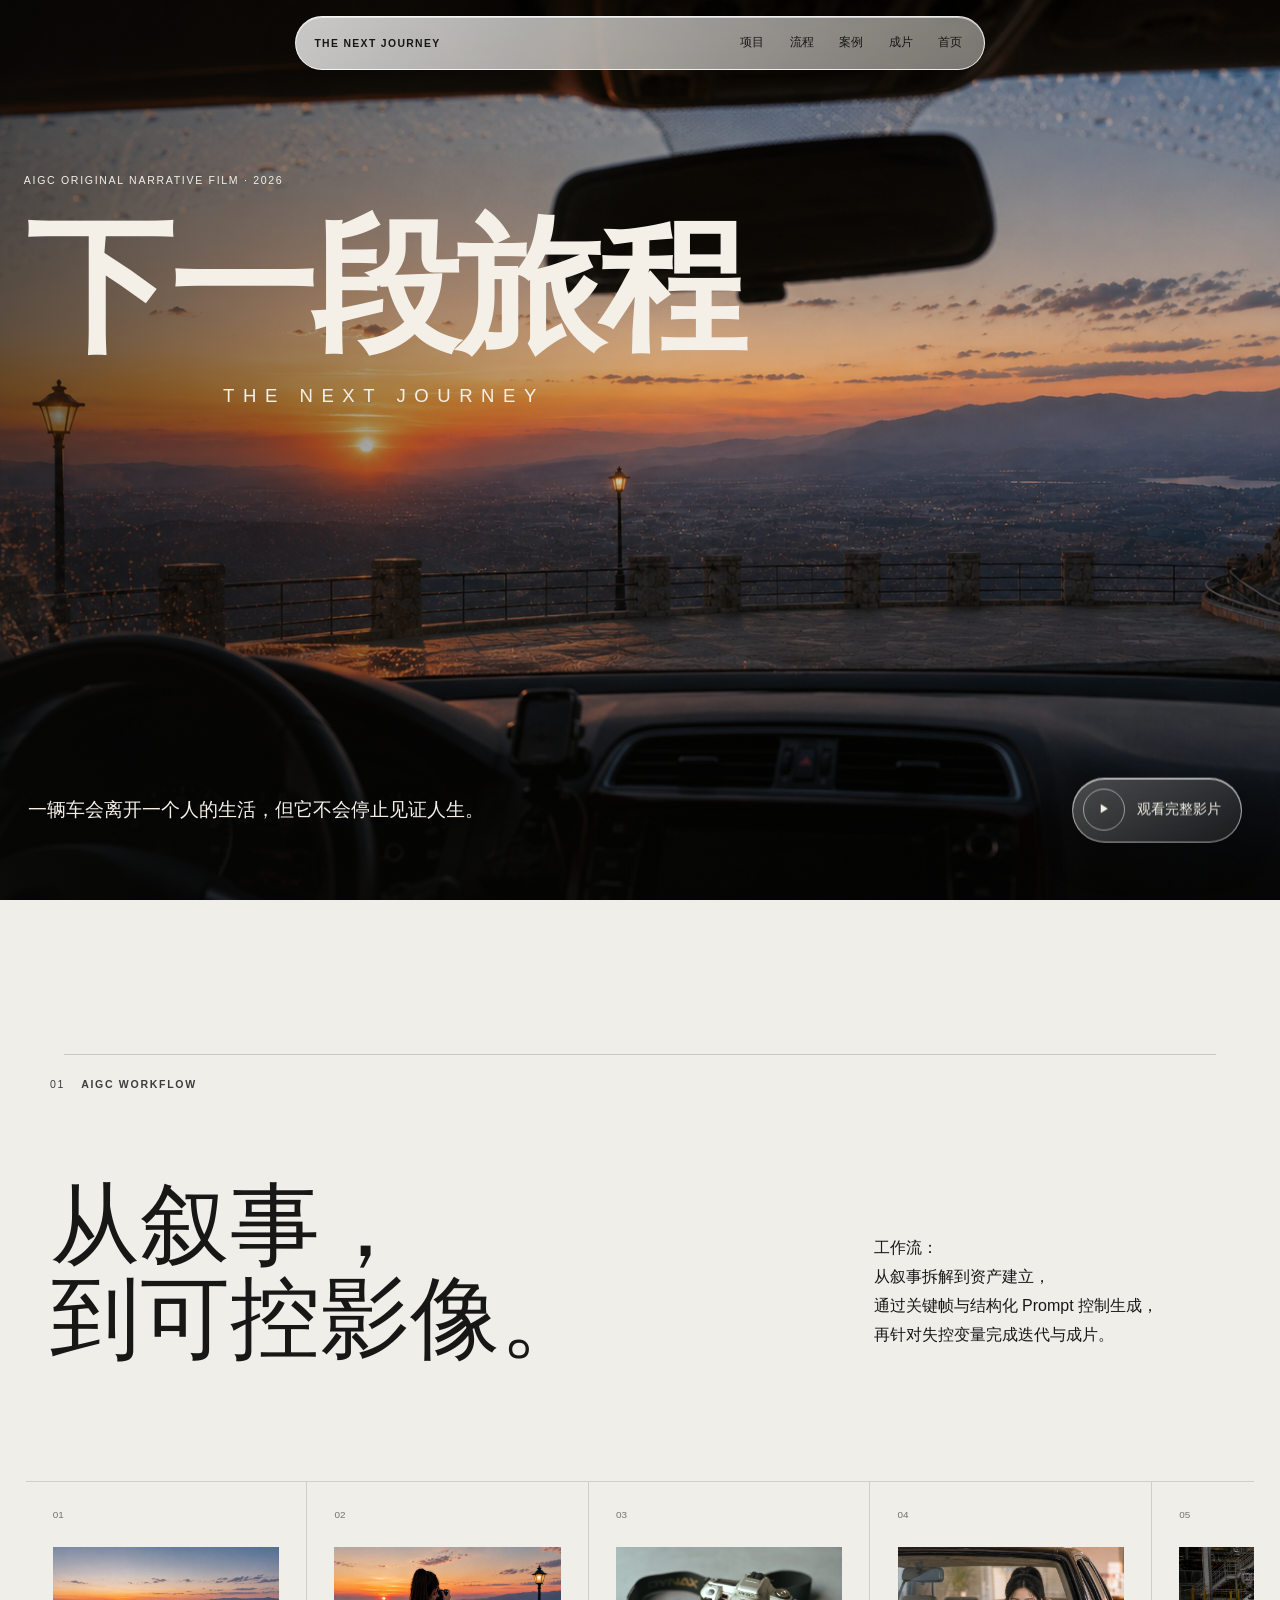
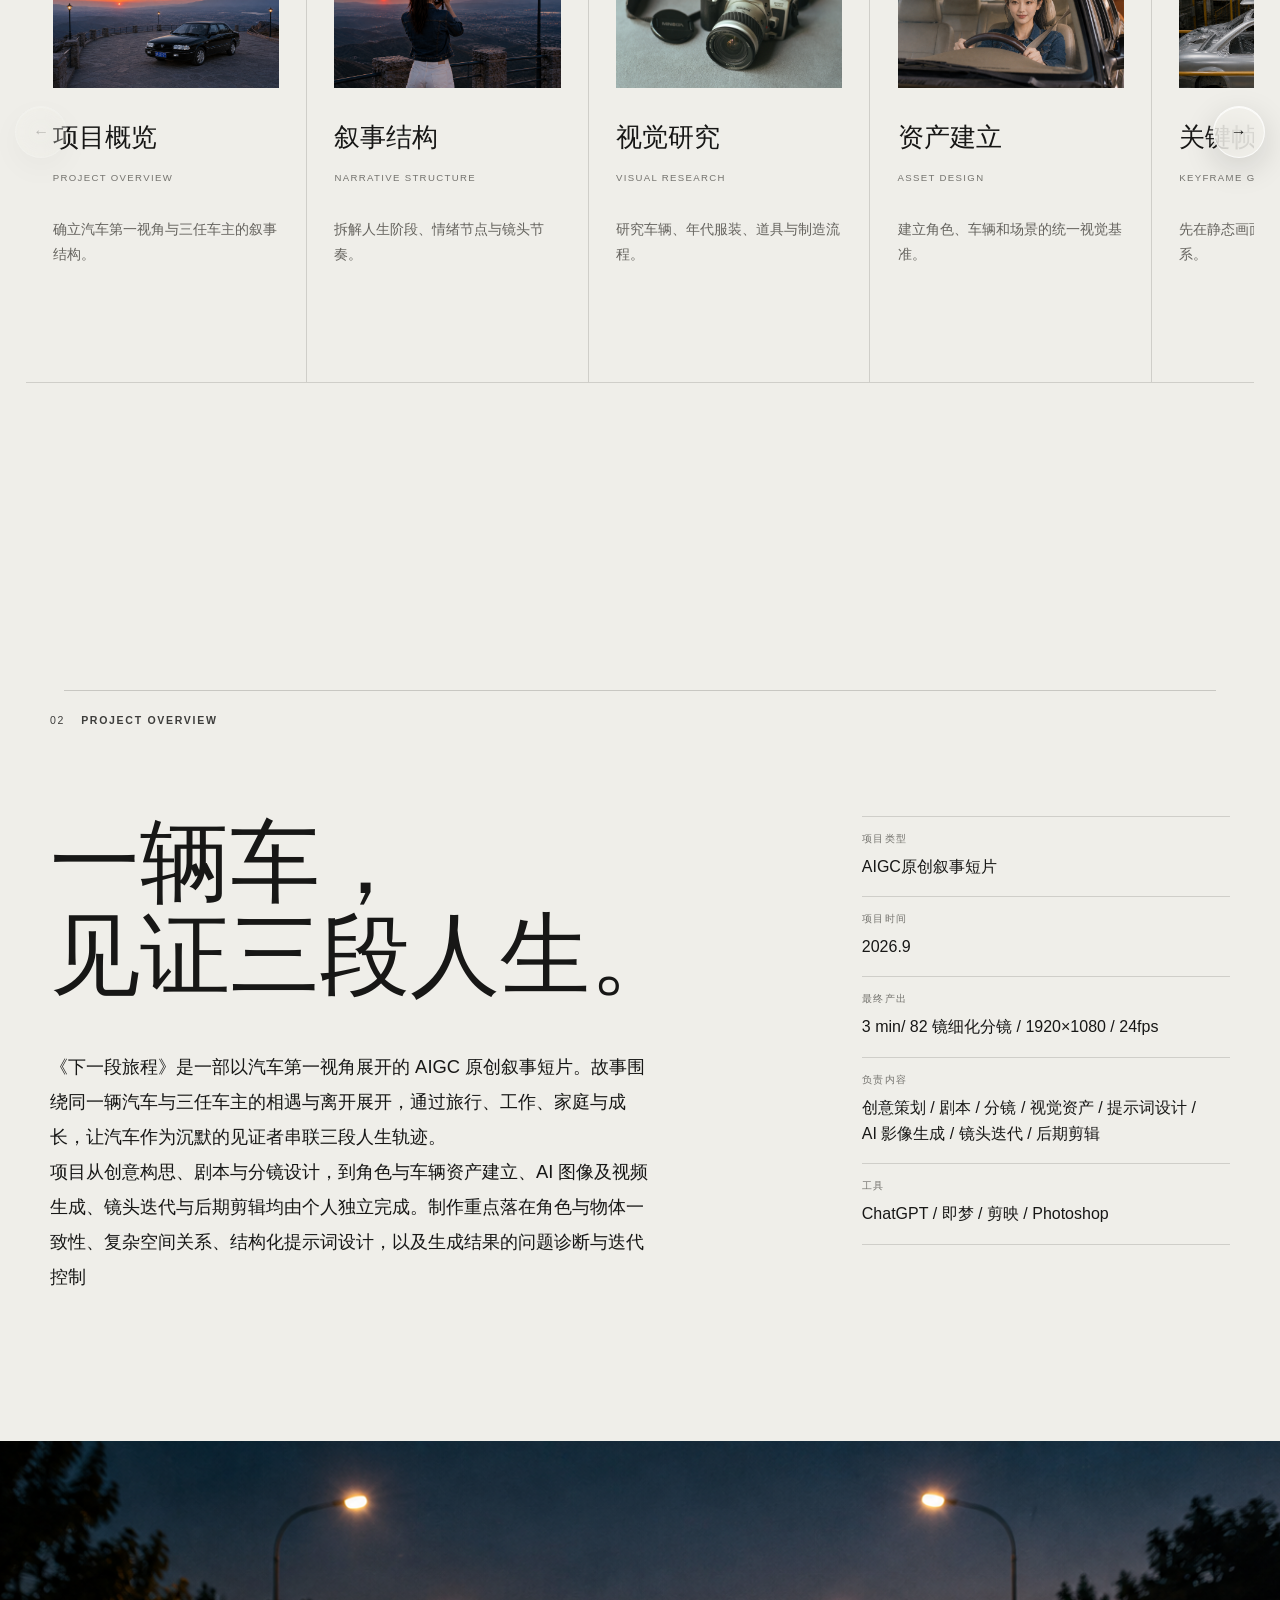
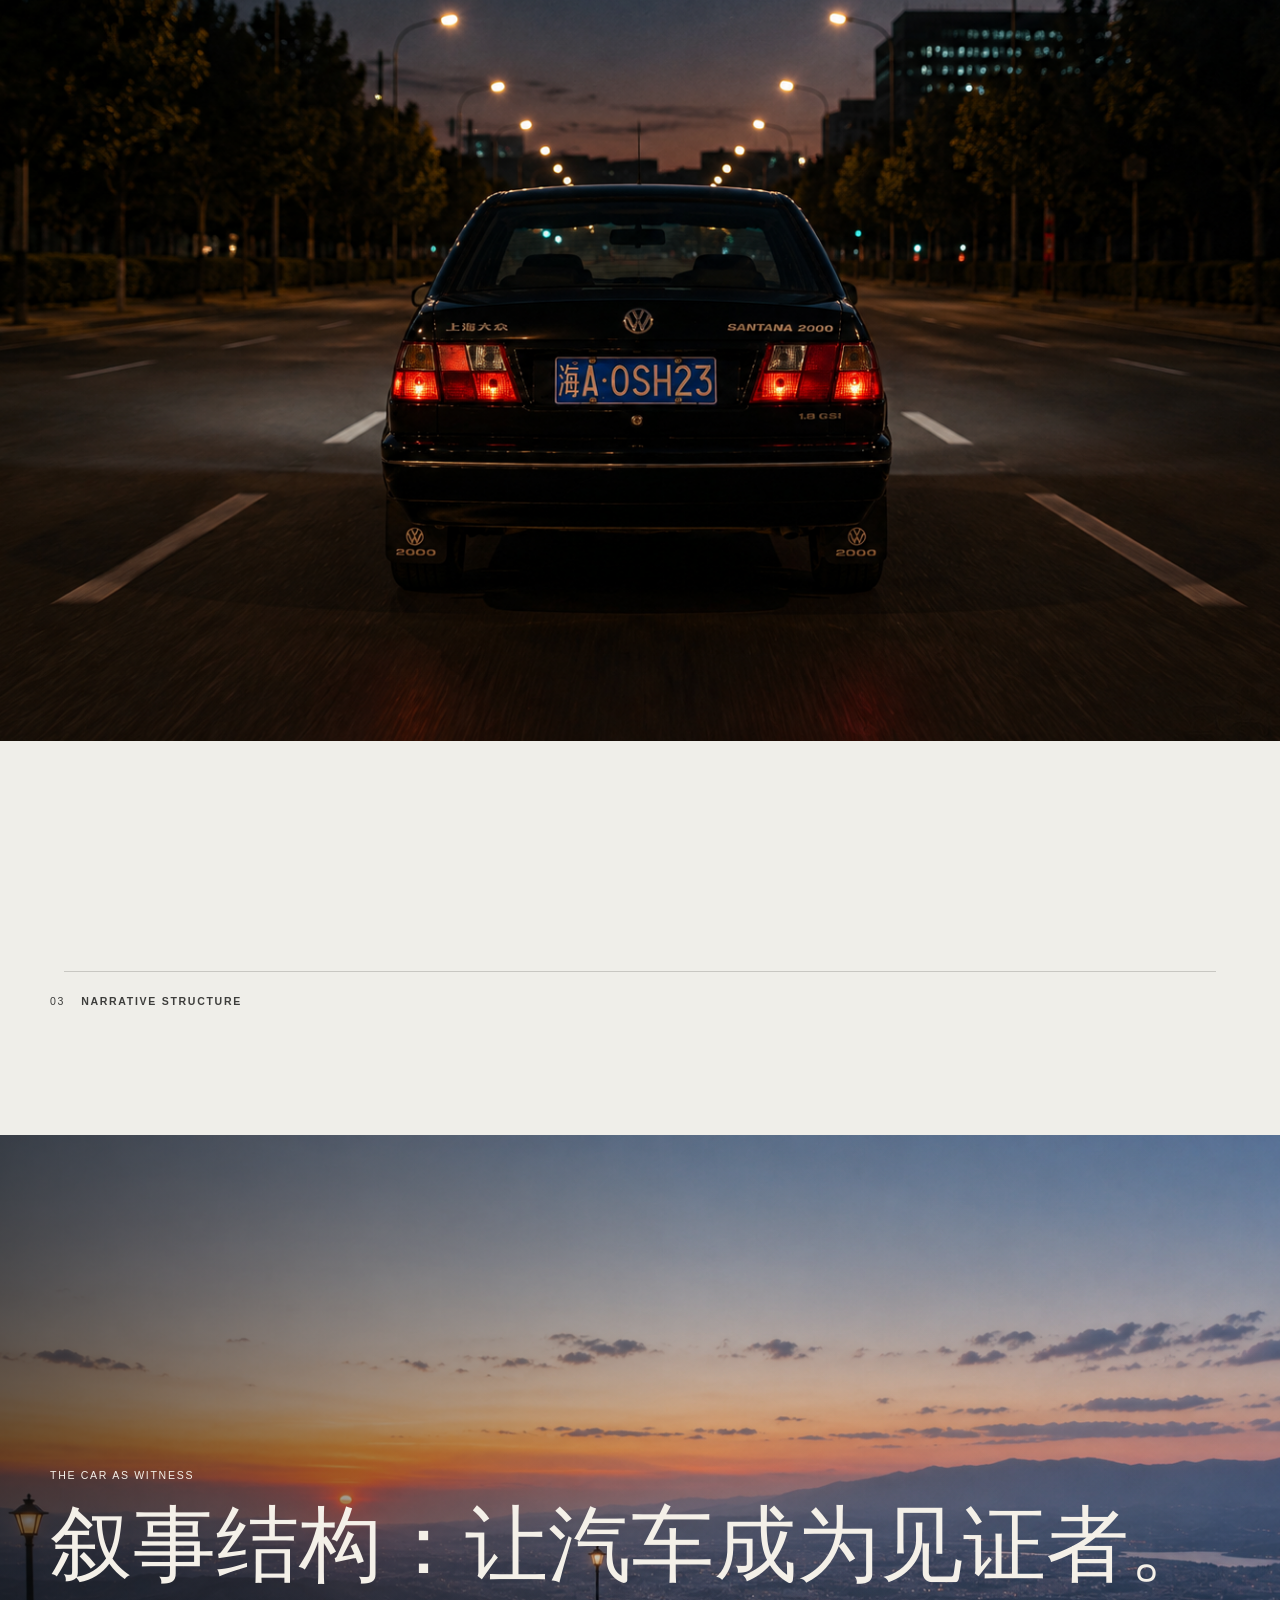
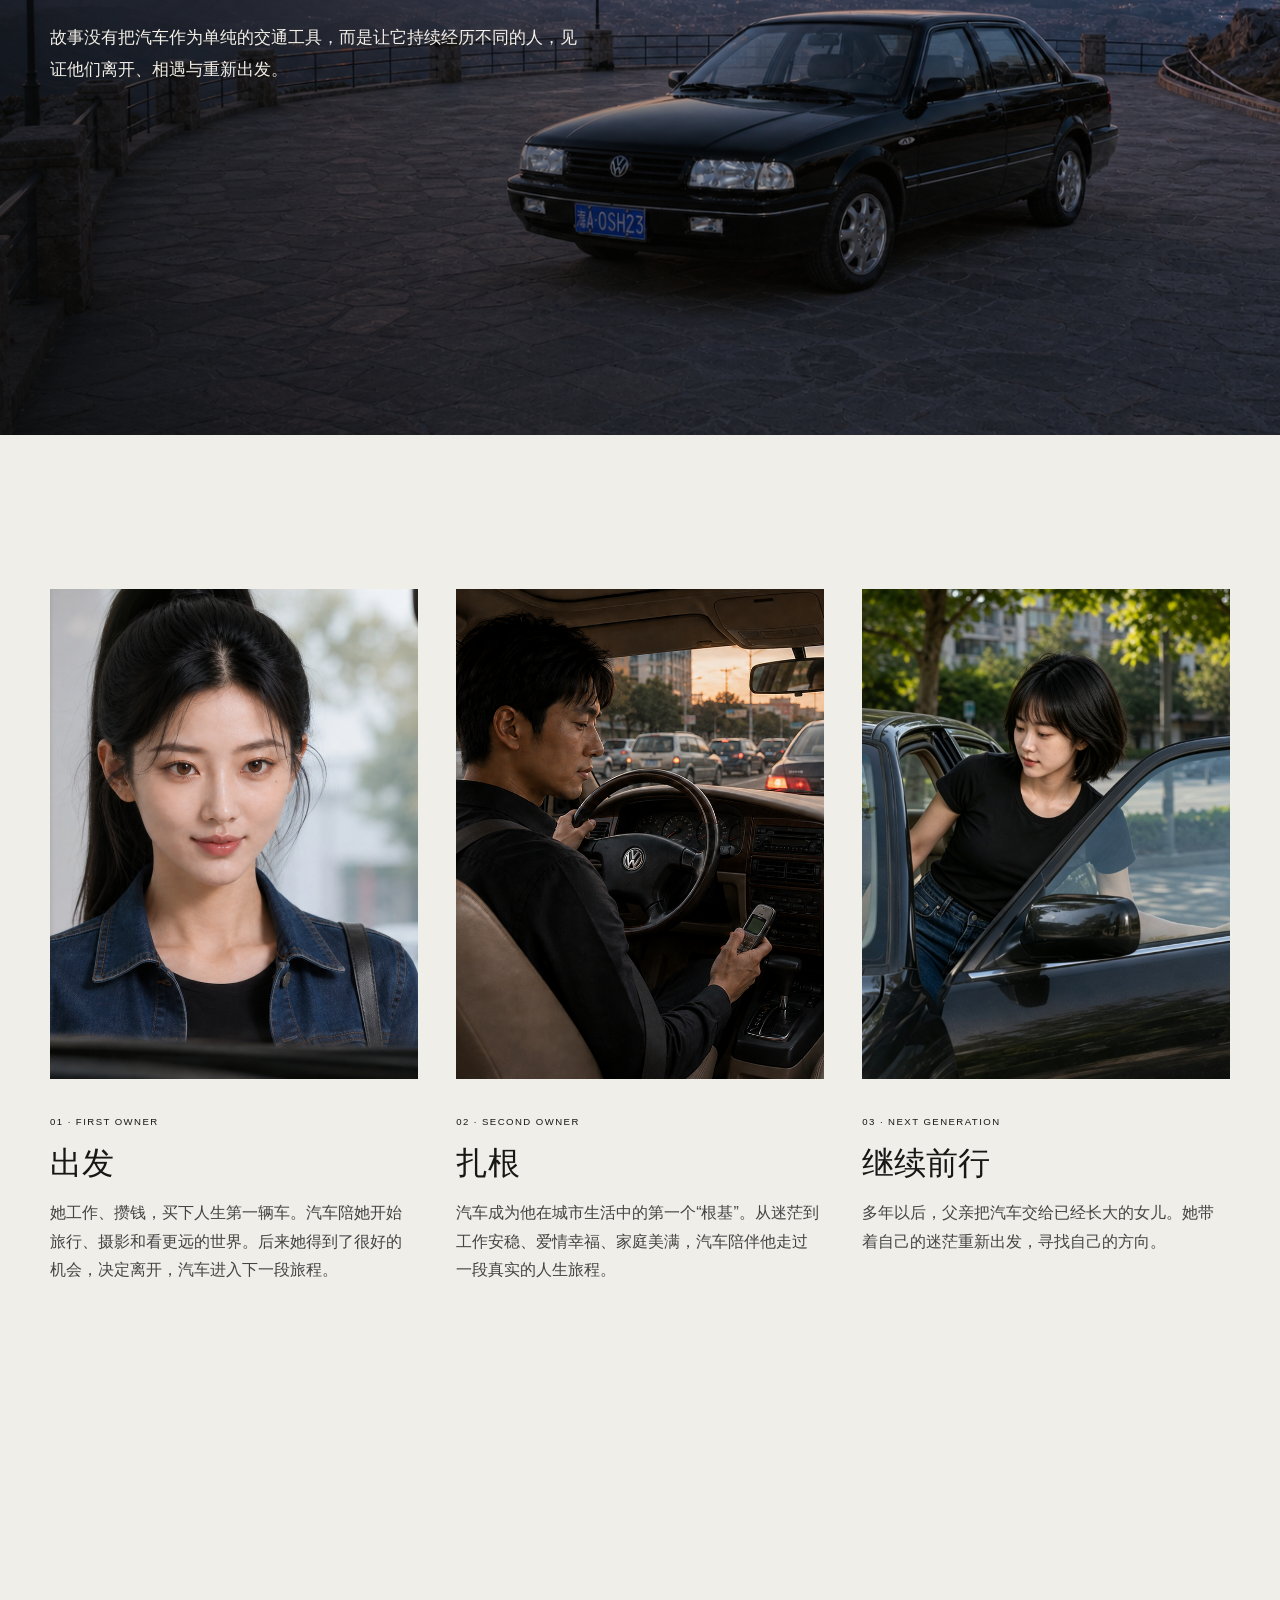
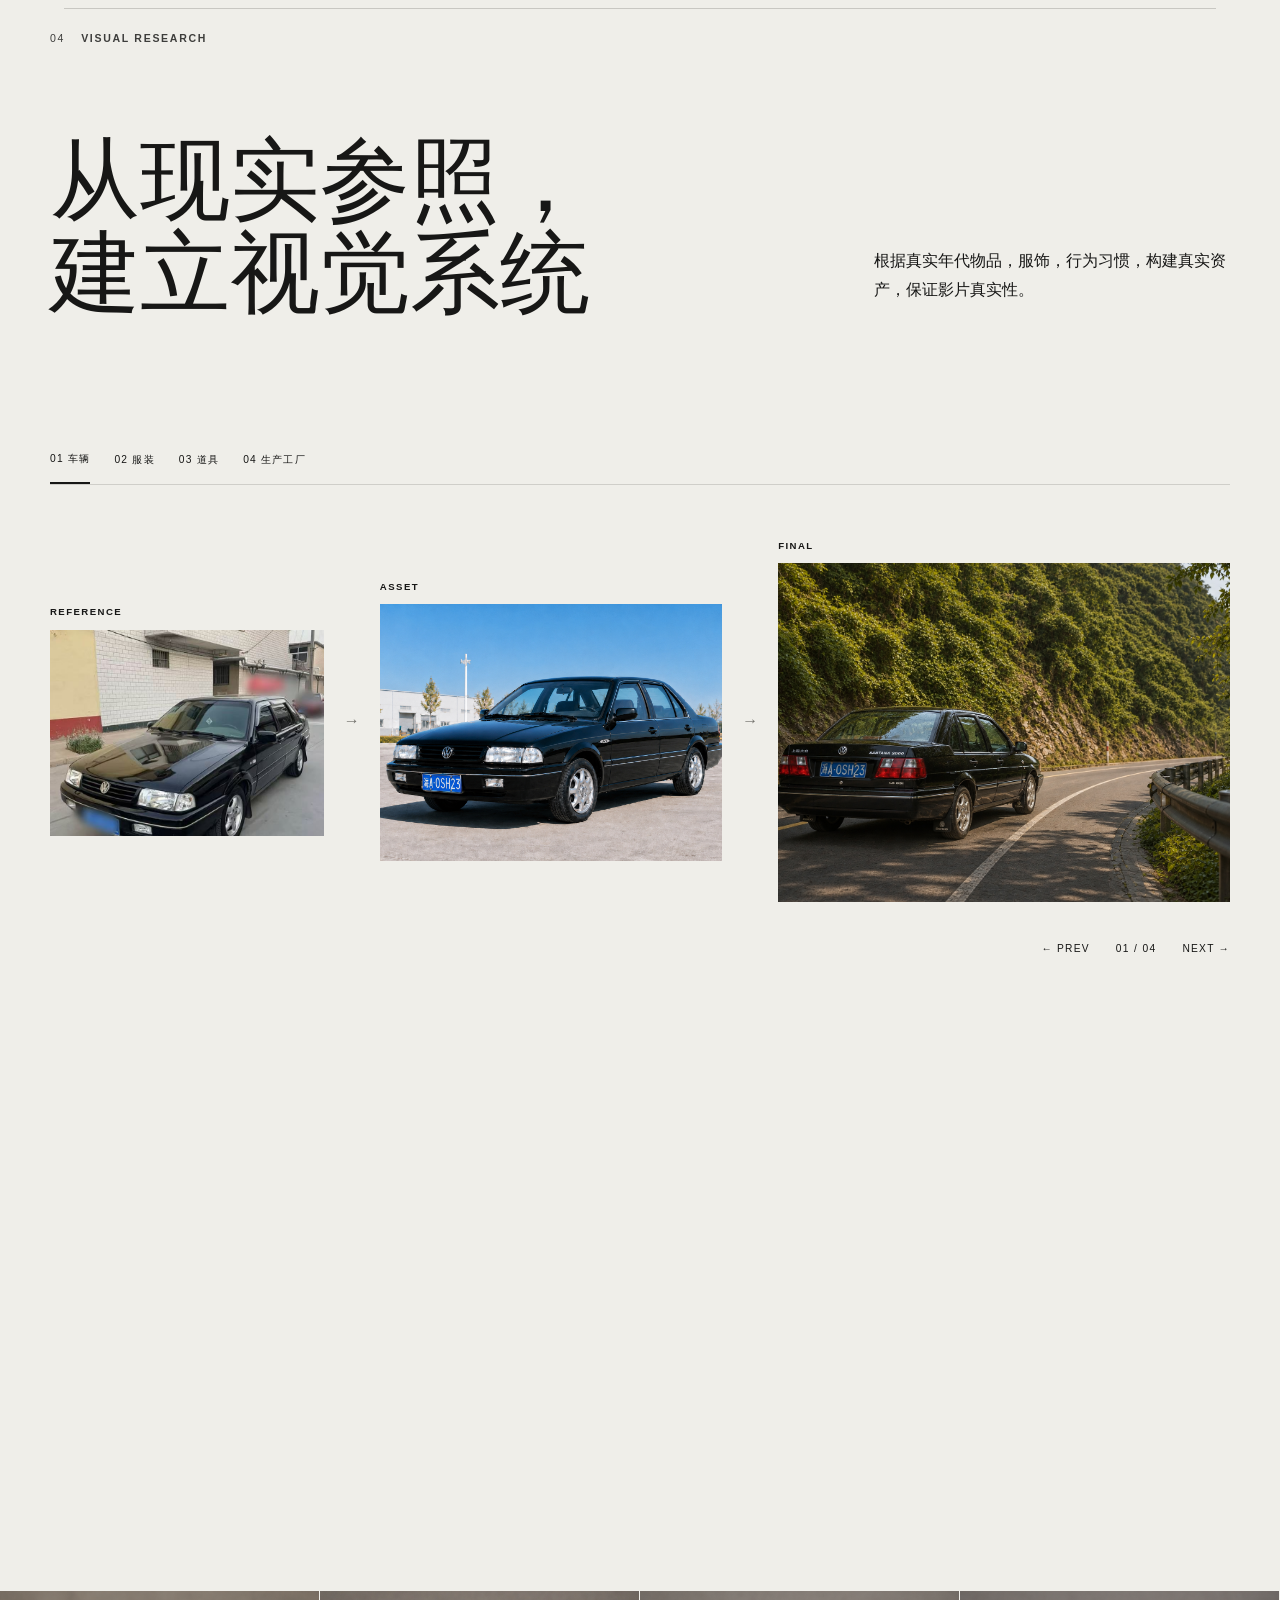
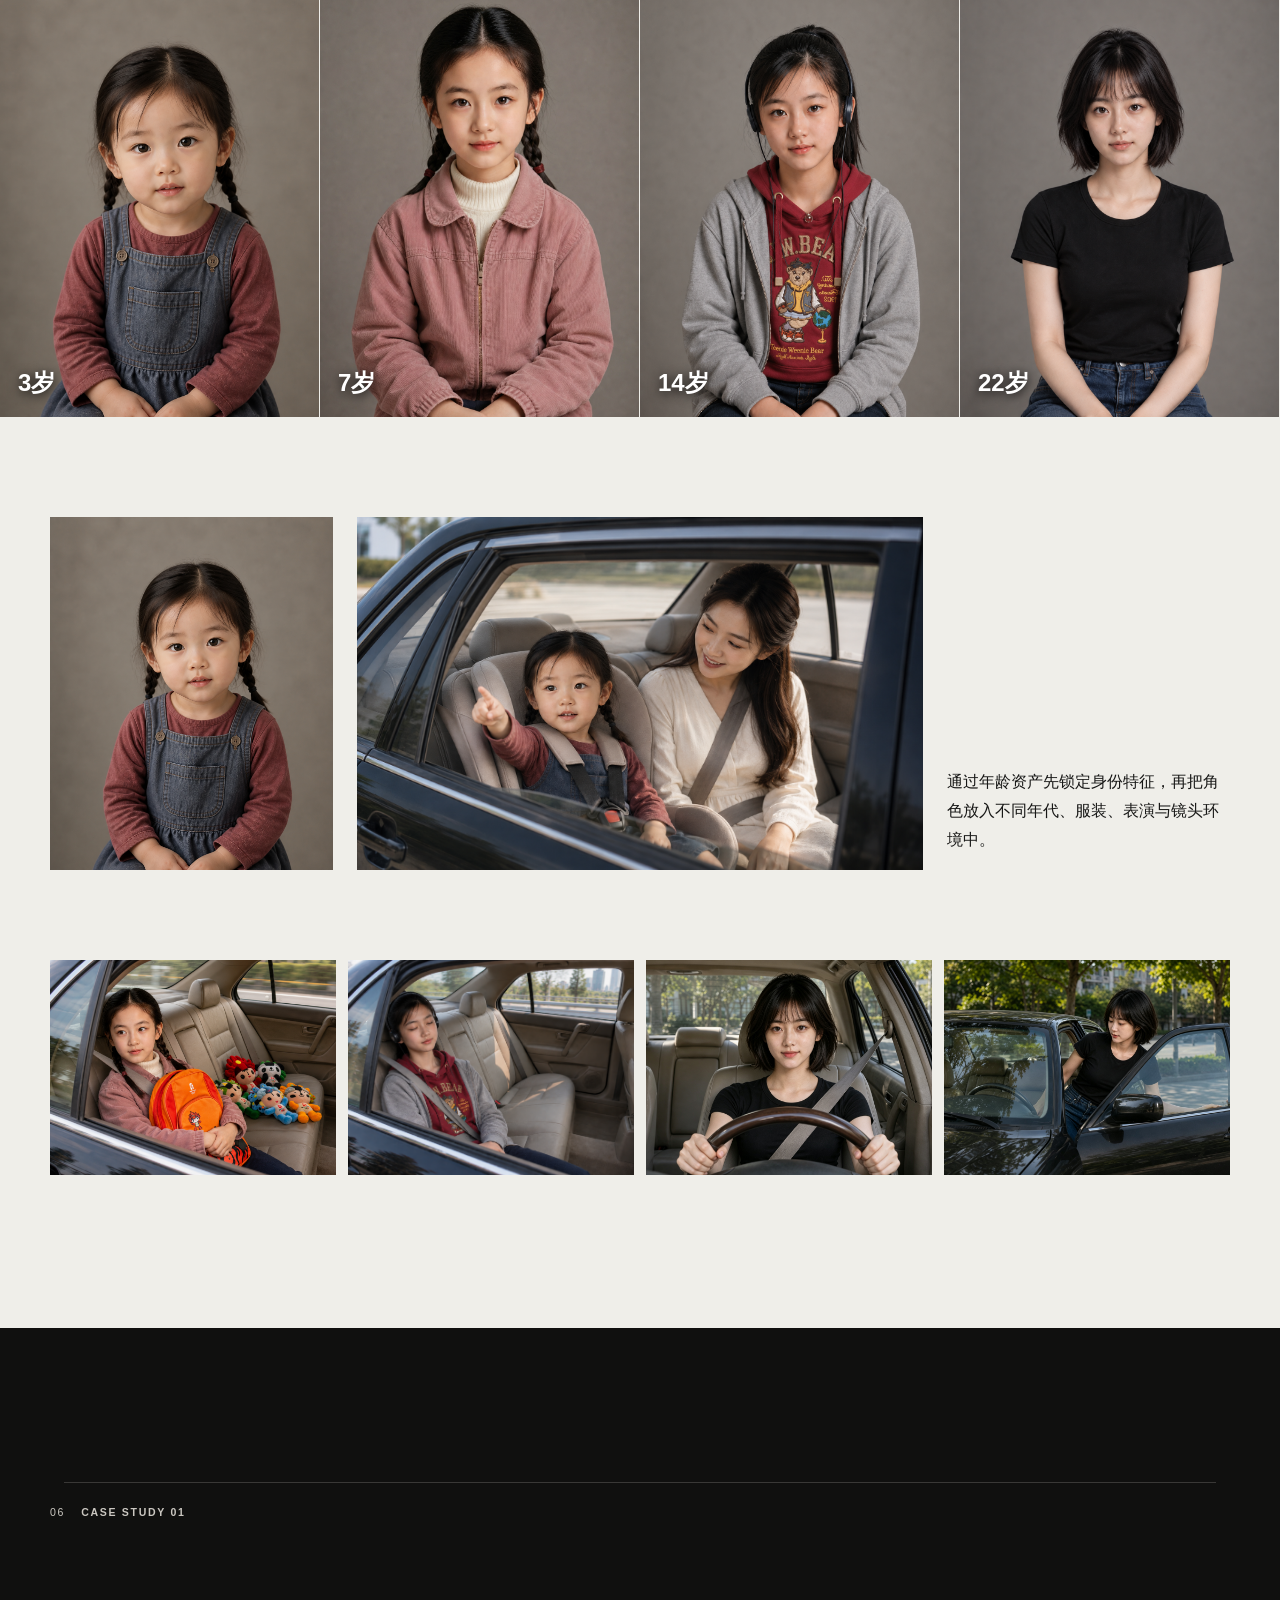
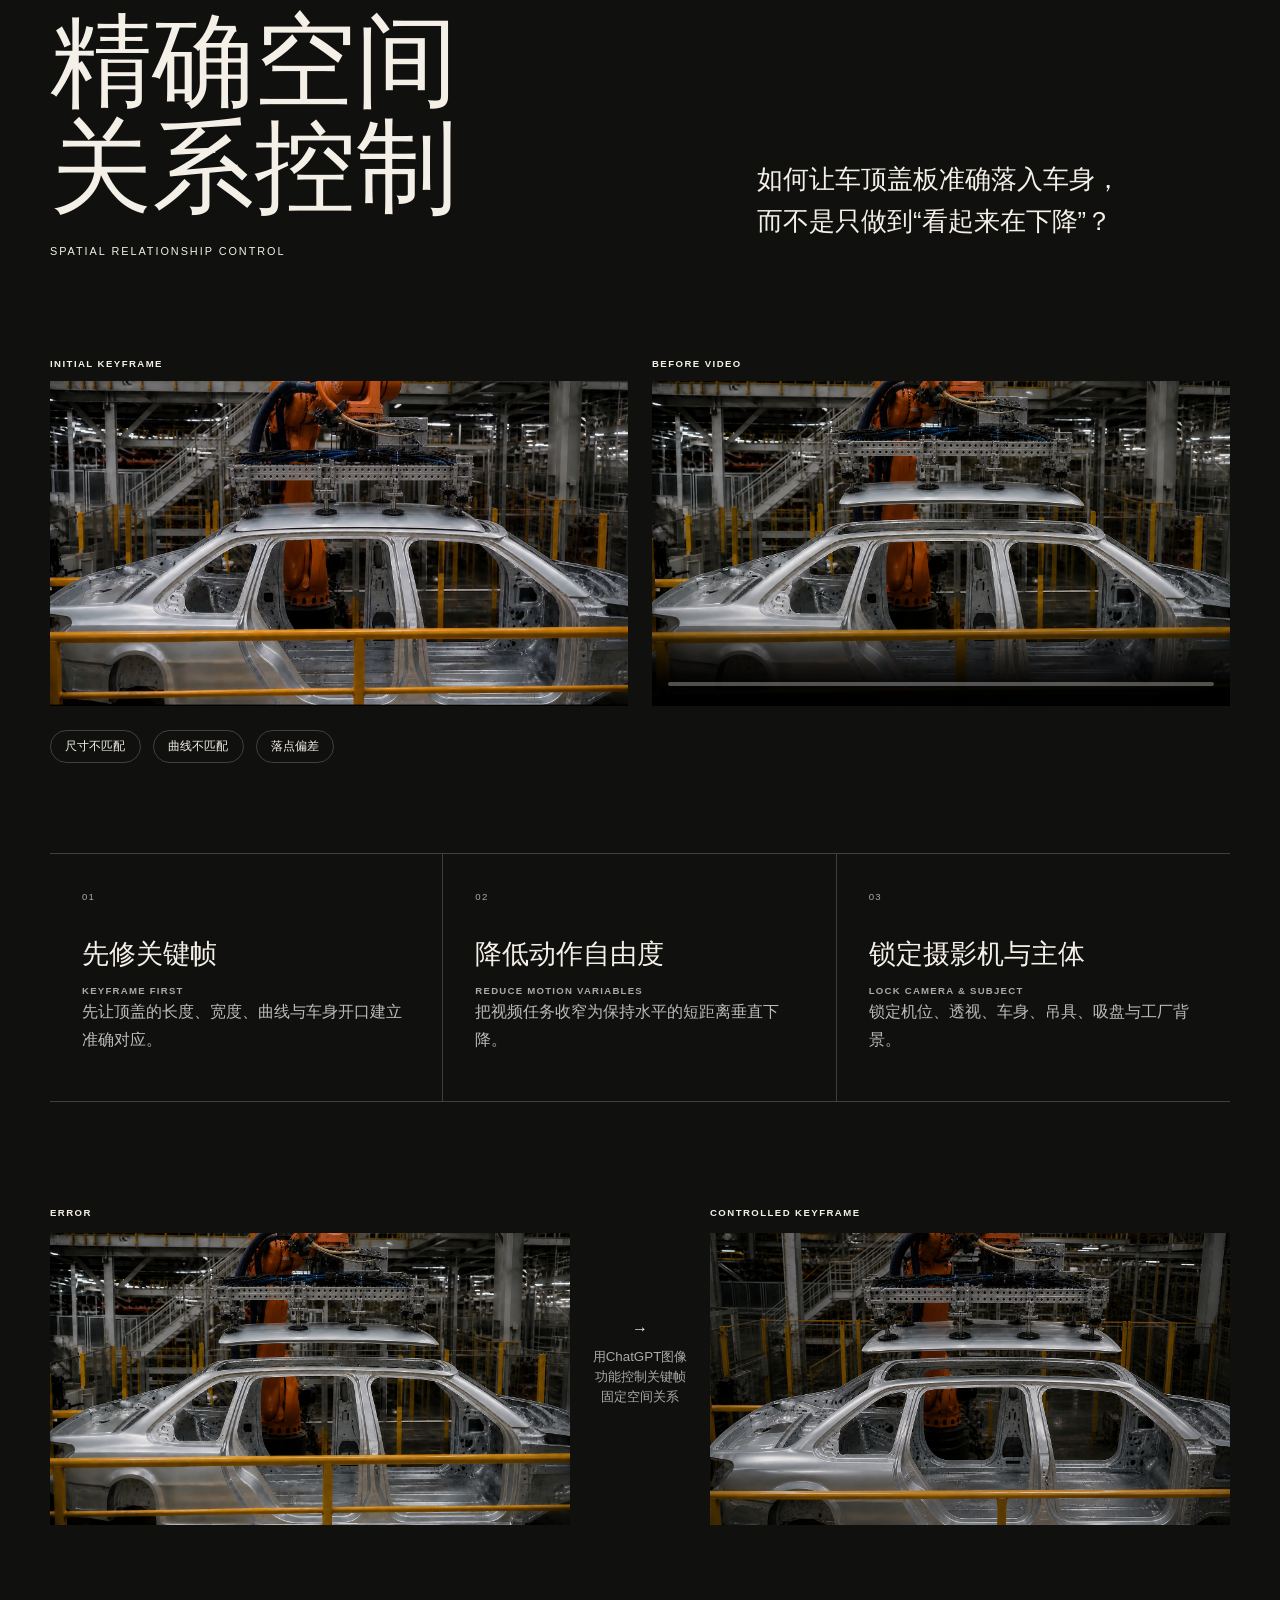
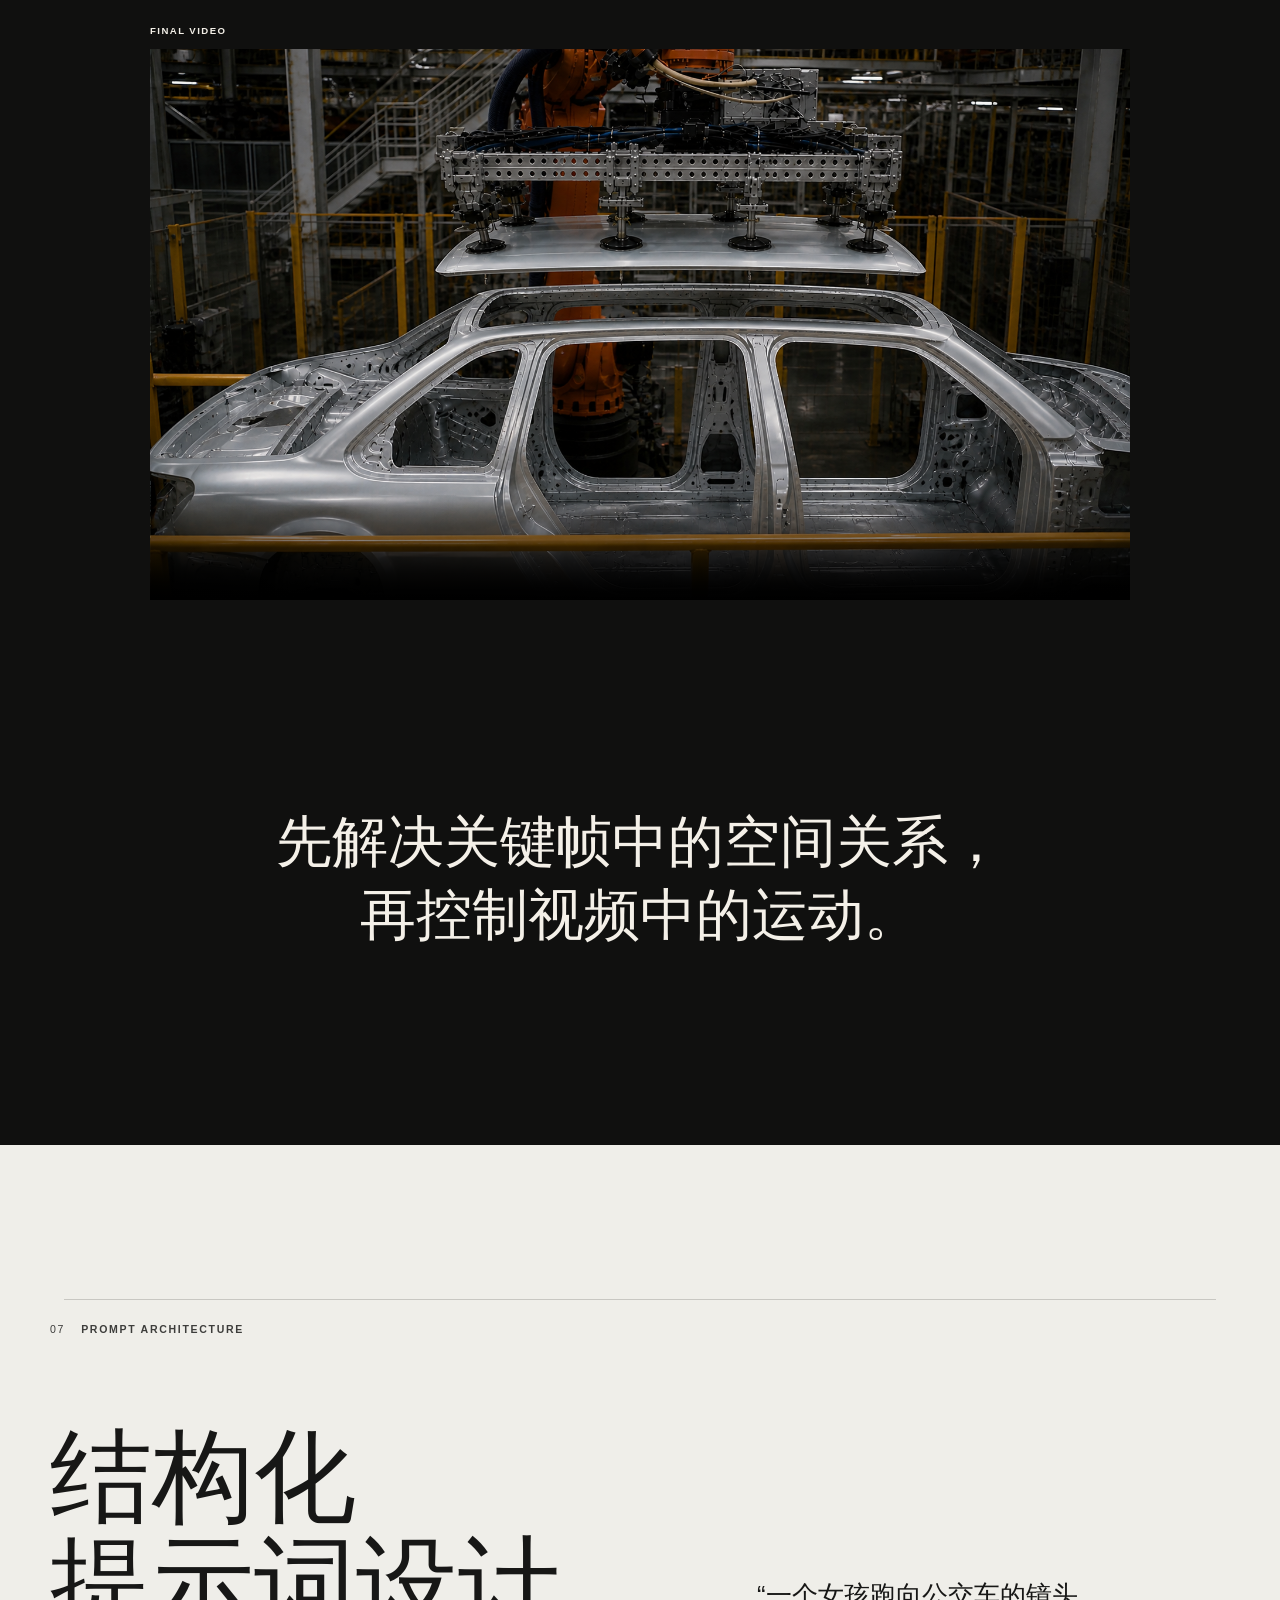
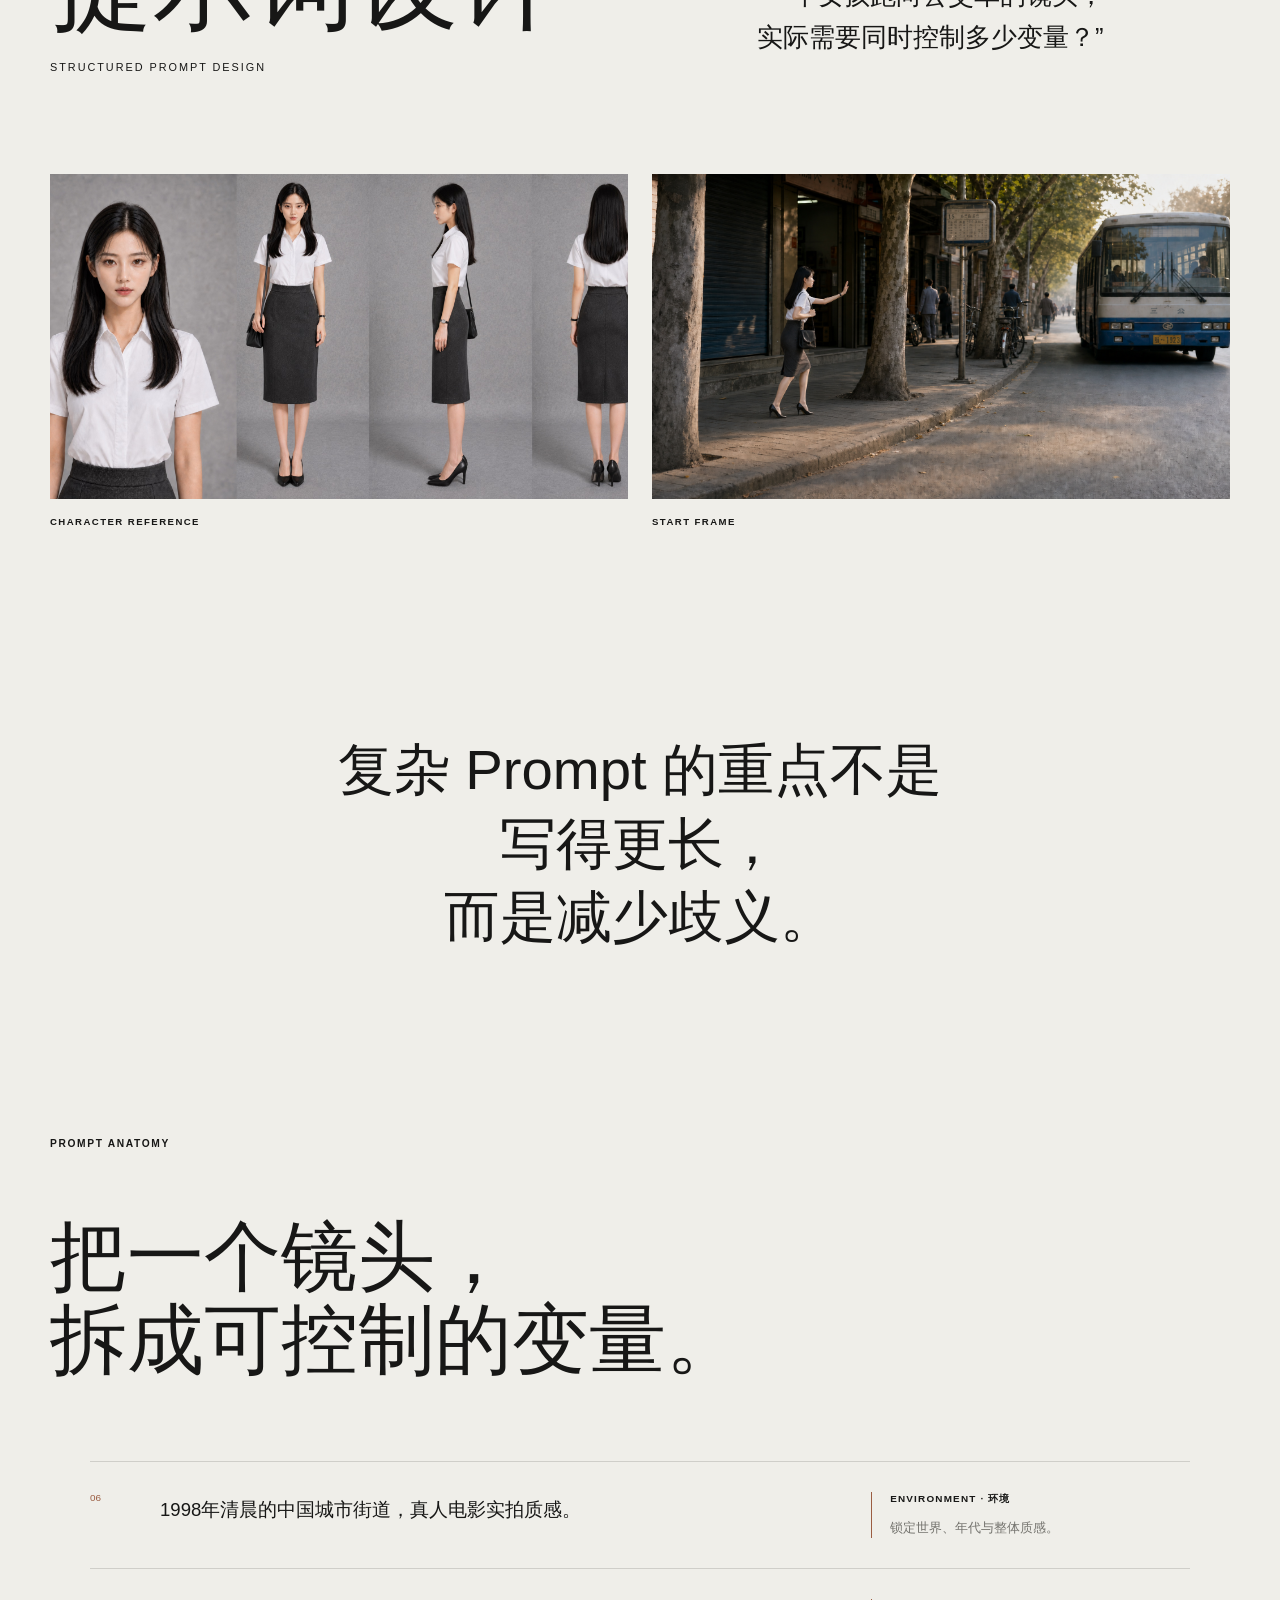
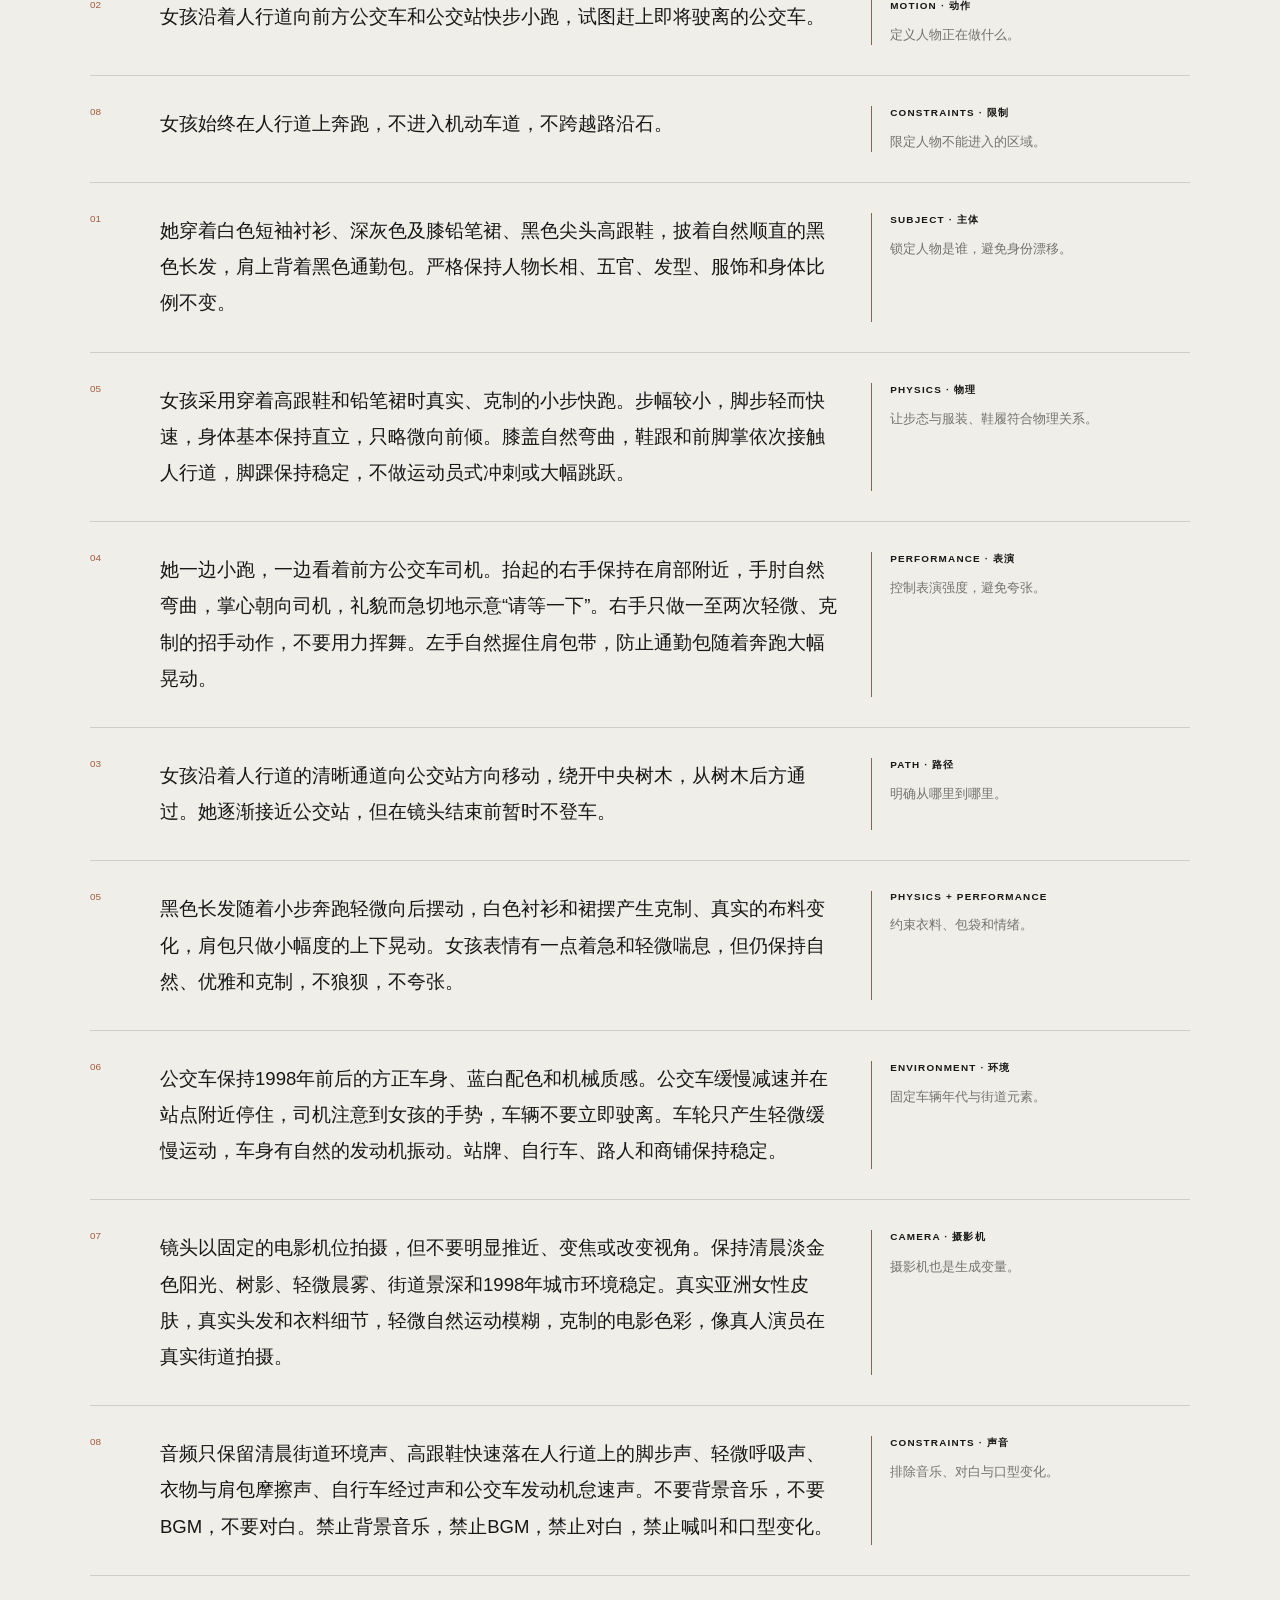
==== next-journey.html @ 9102076b "Initial portfolio website" ====
<!doctype html>
<html lang="zh-CN">
  <head>
    <meta charset="utf-8" />
    <meta name="viewport" content="width=device-width,initial-scale=1" />
    <meta
      name="description"
      content="《下一段旅程》AIGC 原创叙事短片 Case Study"
    />
    <meta name="theme-color" content="#efeee9" />
    <title>下一段旅程｜AIGC Film Case Study</title>
    <link rel="stylesheet" href="styles.css?v=selected-frames-marquee-1" />
  </head>
  <body>
    <a class="skip" href="#project">跳到正文</a>
    <!-- ==================== 顶部悬浮导航 ==================== -->
    <header class="glass-nav" id="nav">
      <a href="index.html" aria-label="返回 Portfolio 首页">THE NEXT JOURNEY</a>
      <nav>
        <a href="#project">项目</a><a href="#workflow">流程</a
        ><a href="#case-01">案例</a><a href="#film">成片</a
        ><a href="index.html">首页</a>
      </nav>
    </header>
    <main id="top">
      <!-- ==================== HERO 首屏 ====================
           修改背景图：第一个 img 的 src
           修改主标题：h1
           修改文字和按钮位置：styles.css 的“HERO 精确定位”区域
      -->
      <section class="hero dark" data-tone="dark">
        <img src="assets/hero.jpg" alt="夕阳下停在北岭山路上的黑色轿车" />
        <div class="shade"></div>
        <div class="hero-copy">
          <p class="eyebrow">AIGC ORIGINAL NARRATIVE FILM · 2026</p>
          <div class="hero-title-group">
            <h1>下一段旅程</h1>
            <p class="hero-en">THE NEXT JOURNEY</p>
          </div>
          <p class="hero-quote">
            一辆车会离开一个人的生活，但它不会停止见证人生。
          </p>
          <a class="glass-btn" href="#film"
            ><span class="play-icon">▶</span><span>观看完整影片</span></a
          >
        </div>
      </section>

      <!-- ==================== 01 制作流程 ==================== -->
      <section class="section workflow-section" id="workflow" data-tone="light">
        <div class="shell reveal">
          <header class="kicker"><span>01</span><b>AIGC WORKFLOW</b></header>
          <div class="heading">
            <h2>从叙事，<br />到可控影像。</h2>
            <p>
              工作流：<br/>从叙事拆解到资产建立，<br />通过关键帧与结构化 Prompt 控制生成，<br />再针对失控变量完成迭代与成片。
          </div>
        </div>
        <div class="workflow-carousel">
          <button class="workflow-arrow workflow-arrow--prev" id="workflow-prev" type="button" aria-label="向左浏览制作流程">←</button>
          <nav class="workflow-track" id="workflow-track" aria-label="横向制作流程；点击阶段跳转到对应章节">
          <a href="#project"
            ><span>01</span><img src="assets/sunset-car.png" alt="剧情构思" />
            <h3>项目概览</h3>
            <small>PROJECT OVERVIEW</small>
            <p>确立汽车第一视角与三任车主的叙事结构。</p></a
          >
          <a href="#narrative"
            ><span>02</span><img src="assets/frame-01.png" alt="山顶摄影画面" />
            <h3>叙事结构</h3>
            <small>NARRATIVE STRUCTURE</small>
            <p>拆解人生阶段、情绪节点与镜头节奏。</p></a
          >
          <a href="#visual"
            ><span>03</span
            ><img src="assets/camera-reference.png" alt="相机视觉参考" />
            <h3>视觉研究</h3>
            <small>VISUAL RESEARCH</small>
            <p>研究车辆、年代服装、道具与制造流程。</p></a
          >
          <a href="#assets"
            ><span>04</span
            ><img src="assets/project.png" alt="黑色轿车标准资产" />
            <h3>资产建立</h3>
            <small>ASSET DESIGN</small>
            <p>建立角色、车辆和场景的统一视觉基准。</p></a
          >
          <a href="#case-01"
            ><span>05</span
            ><img src="assets/case1-v02.png" alt="汽车顶盖安装关键帧" />
            <h3>关键帧生成</h3>
            <small>KEYFRAME GENERATION</small>
            <p>先在静态画面中解决构图与空间关系。</p></a
          >
          <a href="#case-02"
            ><span>06</span
            ><img src="assets/case2-start.png" alt="赶公交镜头起始关键帧" />
            <h3>提示词设计</h3>
            <small>PROMPT DESIGN</small>
            <p>把复杂镜头拆解为相互独立的控制变量。</p></a
          >
          <a href="#case-02"
            ><span>07</span><img src="assets/frame-05.png" alt="雨夜驾驶画面" />
            <h3>图生视频</h3>
            <small>IMAGE TO VIDEO</small>
            <p>用稳定首帧约束动作、镜头与环境变化。</p></a
          >
          <a href="#iteration"
            ><span>08</span
            ><img
              src="assets/女孩眯眼.jpg"
              alt="修正后的道路尾帧"
            />
            <h3>生成迭代</h3>
            <small>ITERATION</small>
            <p>识别失控自由度，再增加约束或简化目标。</p></a
          >
          <a href="#film"
            ><span>09</span
            ><img src="assets/S9.png" alt="雨后医院外的家庭镜头" />
            <h3>后期与成片</h3>
            <small>EDITING &amp; FINAL FILM</small>
            <p>完成镜头筛选、节奏、声音与最终输出。</p></a
          >
          </nav>
          <button class="workflow-arrow workflow-arrow--next" id="workflow-next" type="button" aria-label="向右浏览制作流程">→</button>
        </div>
      </section>

      <!-- ==================== 02 项目概览 ==================== -->
      <section class="section" id="project" data-tone="light">
        <div class="shell reveal">
          <header class="kicker"><span>02</span><b>PROJECT OVERVIEW</b></header>
          <div class="overview">
            <div>
              <h2>一辆车，<br />见证三段人生。</h2>
              <p class="lead">
                《下一段旅程》是一部以汽车第一视角展开的 AIGC
                原创叙事短片。故事围绕同一辆汽车与三任车主的相遇与离开展开，通过旅行、工作、家庭与成长，让汽车作为沉默的见证者串联三段人生轨迹。

                <br />项目从创意构思、剧本与分镜设计，到角色与车辆资产建立、AI
                图像及视频生成、镜头迭代与后期剪辑均由个人独立完成。制作重点落在角色与物体一致性、复杂空间关系、结构化提示词设计，以及生成结果的问题诊断与迭代控制
              </p>
            </div>
            <dl>
              <div>
                <dt>项目类型</dt>
                <dd>AIGC原创叙事短片</dd>
              </div>
              <div>
                <dt>项目时间</dt>
                <dd>2026.9</dd>
              </div>
              <div>
                <dt>最终产出</dt>
                <dd>3 min/ 82 镜细化分镜 / 1920×1080 / 24fps</dd>
              </div>
              <div>
                <dt>负责内容</dt>
                <dd>
                  创意策划 / 剧本 / 分镜 / 视觉资产 / 提示词设计 /<br />
                  AI 影像生成 / 镜头迭代 / 后期剪辑
                </dd>
              </div>
              <div>
                <dt>工具</dt>
                <dd>ChatGPT / 即梦 / 剪映 / Photoshop</dd>
              </div>
            </dl>
          </div>
        </div>
        <figure class="overview-img reveal">
          <img src="assets/frame-02.png" alt="黑色轿车在城市夜路中行驶" />
        </figure>
      </section>

      <!-- ==================== 03 叙事结构：章节标题 ==================== -->
      <div class="section narrative-intro" id="narrative" data-tone="light">
        <div class="shell reveal">
          <header class="kicker">
            <span>03</span><b>NARRATIVE STRUCTURE</b>
          </header>
        </div>
      </div>

      <!-- 叙事结构从这张北岭图片正式开始。 -->
      <section class="concept dark" data-tone="dark">
        <img src="assets/sunset-car.png" alt="北岭夕阳、山路与汽车" />
        <div class="shade"></div>
        <div class="shell reveal">
          <p class="eyebrow">THE CAR AS WITNESS</p>
          <h2>叙事结构：让汽车成为见证者。</h2>
          <p>
            故事没有把汽车作为单纯的交通工具，而是让它持续经历不同的人，见证他们离开、相遇与重新出发。
          </p>
        </div>
      </section>

      <!-- 叙事结构下半部分：三段人物故事。 -->
      <section class="section narrative" data-tone="light">
        <div class="shell reveal">
          <div class="chapters">
            <article>
              <img src="assets/C1.png" alt="第一任车主人物画面" /><span
                >01 · FIRST OWNER</span
              >
              <h3>出发</h3>
              <p>
                她工作、攒钱，买下人生第一辆车。汽车陪她开始旅行、摄影和看更远的世界。后来她得到了很好的机会，决定离开，汽车进入下一段旅程。
              </p>
            </article>
            <article>
              <img src="assets/C2.png" alt="第二任车主人物画面" /><span
                >02 · SECOND OWNER</span
              >
              <h3>扎根</h3>
              <p>
                汽车成为他在城市生活中的第一个“根基”。从迷茫到工作安稳、爱情幸福、家庭美满，汽车陪伴他走过一段真实的人生旅程。
              </p>
            </article>
            <article>
              <img src="assets/C3.png" alt="下一代女儿人物画面" /><span
                >03 · NEXT GENERATION</span
              >
              <h3>继续前行</h3>
              <p>
                多年以后，父亲把汽车交给已经长大的女儿。她带着自己的迷茫重新出发，寻找自己的方向。
              </p>
            </article>
          </div>
        </div>
      </section>

      <!-- ==================== 04 视觉开发切换区 ====================
           四组图片内容在 script.js 的 cases 数组修改。
      -->
      <section class="section" id="visual" data-tone="light">
        <div class="shell reveal">
          <header class="kicker">
            <span>04</span><b>VISUAL RESEARCH</b>
          </header>
          <div class="heading">
            <h2>从现实参照，<br />建立视觉系统</h2>
            <p>根据真实年代物品，服饰，行为习惯，构建真实资产，保证影片真实性。</p>
          </div>
          <div class="tabs" role="tablist">
            <button aria-selected="true">01 车辆</button
            ><button>02 服装</button><button>03 道具</button
            ><button>04 生产工厂</button>
          </div>
          <div class="visual-display">
            <!-- A1 / A2：保留原来的三阶段横向结构 -->
            <div class="visual-stage visual-stage--three" id="visual-three">
              <figure>
                <b>REFERENCE</b
                ><img id="v-ref" src="assets/A11.jpg" alt="车辆现实参考" />
              </figure>
              <i>→</i>
              <figure>
                <b>ASSET</b
                ><img id="v-asset" src="assets/A12.jpg" alt="车辆视觉资产" />
              </figure>
              <i>→</i>
              <figure>
                <b>FINAL</b
                ><img id="v-final" src="assets/A13.png" alt="车辆最终影片镜头" />
              </figure>
            </div>

            <!-- A3 / A4：每部分包含两组 Reference → Final -->
            <div class="visual-stage visual-stage--pairs" id="visual-pairs" hidden>
              <div class="visual-pair">
                <figure>
                  <b>REFERENCE 01</b><img id="v-pair-1-ref" alt="第一组参考图" />
                </figure>
                <i>→</i>
                <figure>
                  <b>FINAL 01</b><img id="v-pair-1-final" alt="第一组最终镜头" />
                </figure>
              </div>
              <div class="visual-pair">
                <figure>
                  <b>REFERENCE 02</b><img id="v-pair-2-ref" alt="第二组参考图" />
                </figure>
                <i>→</i>
                <figure>
                  <b>FINAL 02</b><img id="v-pair-2-final" alt="第二组最终镜头" />
                </figure>
              </div>
            </div>
          </div>
          <div class="controls">
            <button id="prev">← PREV</button><span id="count">01 / 04</span
            ><button id="next">NEXT →</button>
          </div>
        </div>
      </section>

      <!-- ==================== 05 角色年龄一致性 ==================== -->
      <section class="section" id="assets" data-tone="light">
        <div class="shell reveal">
          <header class="kicker">
            <span>05</span><b>CHARACTER CONSISTENCY</b>
          </header>
          <h2 class="ages">人物资产一致性控制</h2>
          <p>同一角色，不同年龄，保持身份连续性。</p>
        </div>
        <div class="age-strip reveal">
          <figure>
            <img src="assets/age-03.png" alt="3岁角色资产" /><b>3岁</b>
          </figure>
          <figure>
            <img src="assets/age-07.png" alt="7岁角色资产" /><b>7岁</b>
          </figure>
          <figure>
            <img src="assets/age-14.png" alt="14岁角色资产" /><b>14岁</b>
          </figure>
          <figure>
            <img src="assets/age-22.png" alt="22岁角色资产" /><b>22岁</b>
          </figure>
        </div>
        <div class="shell relation reveal">
          <div>
            <img src="assets/age-03.png" alt="3岁角色标准资产" /><img
              src="assets/1.png"
              alt="角色最终影片镜头"
            />
            <p>
              通过年龄资产先锁定身份特征，再把角色放入不同年代、服装、表演与镜头环境中。
            </p>
          </div>
          <aside>
            <img src="assets/S7岁.png" alt="标准车辆资产" /><img
              src="assets/S14岁.png"
              alt="城市夜间车辆"
            /><img src="assets/S22岁_1.jpg" alt="山路车辆" /><img
              src="assets/C3.png"
              alt="雨景车内"
            />
          </aside>
        </div>
      </section>

      <!-- ==================== 06 CASE 01 空间关系控制 ==================== -->
      <section class="section dark" id="case-01" data-tone="dark">
        <div class="shell reveal">
          <header class="kicker"><span>06</span><b>CASE STUDY 01</b></header>
          <div class="case-head case-head--spatial">
            <div>
              <h2>精确空间<br />关系控制</h2>
              <p>SPATIAL RELATIONSHIP CONTROL</p>
            </div>
            <blockquote>
              如何让车顶盖板准确落入车身，<br />而不是只做到“看起来在下降”？
            </blockquote>
          </div>
          <div class="before">
            <figure>
              <b>INITIAL KEYFRAME</b
              ><img src="assets/case1.png" alt="初始关键帧" />
            </figure>
            <figure>
              <b>BEFORE VIDEO</b
              ><video
                controls
                playsinline
                preload="metadata"
                poster="assets/case1-v01.png"
              >
                <source src="assets/case1-before.mp4" />
              </video>
            </figure>
          </div>
          <div class="tags">
            <span>尺寸不匹配</span><span>曲线不匹配</span><span>落点偏差</span>
          </div>
          <div class="methods">
            <article>
              <span>01</span>
              <h3>先修关键帧</h3>
              <b>KEYFRAME FIRST</b>
              <p>先让顶盖的长度、宽度、曲线与车身开口建立准确对应。</p>
            </article>
            <article>
              <span>02</span>
              <h3>降低动作自由度</h3>
              <b>REDUCE MOTION VARIABLES</b>
              <p>把视频任务收窄为保持水平的短距离垂直下降。</p>
            </article>
            <article>
              <span>03</span>
              <h3>锁定摄影机与主体</h3>
              <b>LOCK CAMERA &amp; SUBJECT</b>
              <p>锁定机位、透视、车身、吊具、吸盘与工厂背景。</p>
            </article>
          </div>
          <div class="compare">
            <figure>
              <b>ERROR</b><img src="assets/case1-v01.png" alt="修正前" />
            </figure>
            <div>
              →<small>用ChatGPT图像功能控制关键帧<br />固定空间关系</small>
            </div>
            <figure>
              <b>CONTROLLED KEYFRAME</b
              ><img src="assets/case1-v02.png" alt="修正后" />
            </figure>
          </div>
          <figure class="final-video">
            <b>FINAL VIDEO</b
            ><video
              controls
              playsinline
              preload="metadata"
              poster="assets/case1-v02.png"
            >
              <source src="assets/case1-after.mp4" />
            </video>
          </figure>
          <p class="statement">
            先解决关键帧中的空间关系，<br />再控制视频中的运动。
          </p>
        </div>
      </section>

      <!-- ==================== 07 CASE 02 完整 Prompt ==================== -->
      <section class="section" id="case-02" data-tone="light">
        <div class="shell reveal">
          <header class="kicker">
            <span>07</span><b>PROMPT ARCHITECTURE</b>
          </header>
          <div class="case-head case-head--prompt light">
            <div>
              <h2>结构化<br />提示词设计</h2>
              <p>STRUCTURED PROMPT DESIGN</p>
            </div>
            <blockquote>
              “一个女孩跑向公交车的镜头，<br />实际需要同时控制多少变量？”
            </blockquote>
          </div>
          <div class="prompt-assets">
            <figure>
              <img src="assets/case2.jpg" alt="Case 02 人物设定资产" /><b
                >CHARACTER REFERENCE</b
              >
            </figure>
            <figure>
              <img src="assets/case2-start.png" alt="公交场景起始帧" /><b
                >START FRAME</b
              >
            </figure>
          </div>
          <p class="statement">
            复杂 Prompt 的重点不是<br />写得更长，<br />而是减少歧义。
          </p>
          <header class="anatomy-head">
            <b>PROMPT ANATOMY</b>
            <h2>把一个镜头，<br />拆成可控制的变量。</h2>
          </header>
          <div class="prompt-doc">
            <article>
              <i>06</i>
              <p>1998年清晨的中国城市街道，真人电影实拍质感。</p>
              <aside>
                <b>ENVIRONMENT · 环境</b><span>锁定世界、年代与整体质感。</span>
              </aside>
            </article>
            <article>
              <i>02</i>
              <p>
                女孩沿着人行道向前方公交车和公交站快步小跑，试图赶上即将驶离的公交车。
              </p>
              <aside>
                <b>MOTION · 动作</b><span>定义人物正在做什么。</span>
              </aside>
            </article>
            <article>
              <i>08</i>
              <p>女孩始终在人行道上奔跑，不进入机动车道，不跨越路沿石。</p>
              <aside>
                <b>CONSTRAINTS · 限制</b><span>限定人物不能进入的区域。</span>
              </aside>
            </article>
            <article>
              <i>01</i>
              <p>
                她穿着白色短袖衬衫、深灰色及膝铅笔裙、黑色尖头高跟鞋，披着自然顺直的黑色长发，肩上背着黑色通勤包。严格保持人物长相、五官、发型、服饰和身体比例不变。
              </p>
              <aside>
                <b>SUBJECT · 主体</b><span>锁定人物是谁，避免身份漂移。</span>
              </aside>
            </article>
            <article>
              <i>05</i>
              <p>
                女孩采用穿着高跟鞋和铅笔裙时真实、克制的小步快跑。步幅较小，脚步轻而快速，身体基本保持直立，只略微向前倾。膝盖自然弯曲，鞋跟和前脚掌依次接触人行道，脚踝保持稳定，不做运动员式冲刺或大幅跳跃。
              </p>
              <aside>
                <b>PHYSICS · 物理</b
                ><span>让步态与服装、鞋履符合物理关系。</span>
              </aside>
            </article>
            <article>
              <i>04</i>
              <p>
                她一边小跑，一边看着前方公交车司机。抬起的右手保持在肩部附近，手肘自然弯曲，掌心朝向司机，礼貌而急切地示意“请等一下”。右手只做一至两次轻微、克制的招手动作，不要用力挥舞。左手自然握住肩包带，防止通勤包随着奔跑大幅晃动。
              </p>
              <aside>
                <b>PERFORMANCE · 表演</b><span>控制表演强度，避免夸张。</span>
              </aside>
            </article>
            <article>
              <i>03</i>
              <p>
                女孩沿着人行道的清晰通道向公交站方向移动，绕开中央树木，从树木后方通过。她逐渐接近公交站，但在镜头结束前暂时不登车。
              </p>
              <aside><b>PATH · 路径</b><span>明确从哪里到哪里。</span></aside>
            </article>
            <article>
              <i>05</i>
              <p>
                黑色长发随着小步奔跑轻微向后摆动，白色衬衫和裙摆产生克制、真实的布料变化，肩包只做小幅度的上下晃动。女孩表情有一点着急和轻微喘息，但仍保持自然、优雅和克制，不狼狈，不夸张。
              </p>
              <aside>
                <b>PHYSICS + PERFORMANCE</b><span>约束衣料、包袋和情绪。</span>
              </aside>
            </article>
            <article>
              <i>06</i>
              <p>
                公交车保持1998年前后的方正车身、蓝白配色和机械质感。公交车缓慢减速并在站点附近停住，司机注意到女孩的手势，车辆不要立即驶离。车轮只产生轻微缓慢运动，车身有自然的发动机振动。站牌、自行车、路人和商铺保持稳定。
              </p>
              <aside>
                <b>ENVIRONMENT · 环境</b><span>固定车辆年代与街道元素。</span>
              </aside>
            </article>
            <article>
              <i>07</i>
              <p>
                镜头以固定的电影机位拍摄，但不要明显推近、变焦或改变视角。保持清晨淡金色阳光、树影、轻微晨雾、街道景深和1998年城市环境稳定。真实亚洲女性皮肤，真实头发和衣料细节，轻微自然运动模糊，克制的电影色彩，像真人演员在真实街道拍摄。
              </p>
              <aside>
                <b>CAMERA · 摄影机</b><span>摄影机也是生成变量。</span>
              </aside>
            </article>
            <article>
              <i>08</i>
              <p>
                音频只保留清晨街道环境声、高跟鞋快速落在人行道上的脚步声、轻微呼吸声、衣物与肩包摩擦声、自行车经过声和公交车发动机怠速声。不要背景音乐，不要BGM，不要对白。禁止背景音乐，禁止BGM，禁止对白，禁止喊叫和口型变化。
              </p>
              <aside>
                <b>CONSTRAINTS · 声音</b><span>排除音乐、对白与口型变化。</span>
              </aside>
            </article>
            <article>
              <i>08</i>
              <p>
                禁止女孩跑进机动车道，禁止跨越路沿石，禁止跑到公交车正前方，禁止被车辆撞到；禁止人物被树干、站牌、自行车或行人遮挡；禁止人物突然消失、穿过树木或瞬移。
              </p>
              <aside>
                <b>CONSTRAINTS · 路径</b><span>明确模型不能做什么。</span>
              </aside>
            </article>
            <article>
              <i>08</i>
              <p>
                禁止大步冲刺、跳跃、双脚长时间离地、身体剧烈前倾、夸张摆臂和高举双手；禁止狼狈奔跑、摔倒、崴脚和鞋子脱落；禁止裙摆大幅飞起，禁止肩包疯狂甩动。
              </p>
              <aside>
                <b>CONSTRAINTS · 动作</b><span>排除错误动作方式。</span>
              </aside>
            </article>
            <article>
              <i>08</i>
              <p>
                禁止改变人物长相、五官、年龄、肤色、发型和服饰；禁止白衬衫变色、裙子变短、出现裤装或运动鞋；禁止手指增生、手掌变形、手腕扭曲、腿部变形、脚踝异常和高跟鞋融化。
              </p>
              <aside>
                <b>CONSTRAINTS · 身份</b><span>控制一致性与肢体错误。</span>
              </aside>
            </article>
            <article>
              <i>08</i>
              <p>
                禁止公交车突然加速、倒车、改变车型或变成现代公交车；禁止出现LED站牌、智能手机、现代汽车和现代广告；禁止改变街道树木以及其他任何畸变，禁止镜头剧烈移动、快速推拉、摇晃、旋转、变焦和切镜；禁止背景变形、树木移动、光线闪烁、字幕和水印。
              </p>
              <aside>
                <b>CONSTRAINTS · 世界</b
                ><span>锁定车辆、年代、环境与镜头。</span>
              </aside>
            </article>
          </div>
          <figure class="prompt-video">
            <video
              controls
              playsinline
              preload="metadata"
              poster="assets/case2-start.png"
            >
              <source src="assets/case2-final.mp4" />
            </video>
            <figcaption>
              最终生成基本完成了角色身份、跑步动作、招手表演与年代环境的组合控制。
            </figcaption>
          </figure>
        </div>
      </section>

      <!-- ==================== 08 三组 Before / After 迭代 ==================== -->
      <section class="section" id="iteration" data-tone="light">
        <div class="shell reveal">
          <header class="kicker"><span>08</span><b>ITERATION LAB</b></header>
          <div class="heading">
            <h2>从错误里，<br />找到失控变量。</h2>
            <p>不是告诉 AI “往哪动”，<br />而是告诉它“相对于什么，怎么动”。</p>
          </div>
          <div class="iterations">
            <article>
              <header>
                <span>ITERATION 01</span>
                <h3>构图锁定 / 首帧控制</h3>
                <b>CONTROL THE FIRST FRAME</b>
              </header>
              <div class="video-pair">
                <figure>
                  <b>BEFORE</b
                  ><video controls>
                    <source src="assets/iteration-01-before.mp4" />
                  </video>
                </figure>
                <i>→<small>强化首帧约束</small></i>
                <figure>
                  <b>AFTER</b
                  ><video controls>
                    <source src="assets/iteration-01-after.mp4" />
                  </video>
                </figure>
              </div>
              <dl>
                <div>
                  <dt>问题</dt>
                  <dd>
                    首帧被生视频模型重新构图，导致已经确定的主体位置和空间关系发生变化。
                  </dd>
                </div>
                <div>
                  <dt>修改</dt>
                  <dd>
                    将生成画面重新作为稳定首帧，提示词严格控制，锁定机位、边界与主体位置，减少模型重新解释构图的空间。
                  </dd>
                </div>
                <div>
                  <dt>结果</dt>
                  <dd>构图稳定，后续运动建立在确定的首帧关系之上。</dd>
                </div>
              </dl>
            </article>
            <article>
              <header>
                <span>ITERATION 02</span>
                <h3>过渡逻辑 / 修改尾帧</h3>
                <b>SIMPLIFY THE END FRAME</b>
              </header>
              <div class="video-pair">
                <figure>
                  <b>BEFORE</b
                  ><video controls>
                    <source src="assets/iteration-02-before.mp4" />
                  </video>
                </figure>
                <i>→<small>简化尾帧条件</small></i>
                <figure>
                  <b>AFTER</b
                  ><video controls>
                    <source src="assets/iteration-02-after.mp4" />
                  </video>
                </figure>
              </div>
              <dl>
                <div>
                  <dt>问题</dt>
                  <dd>
                    原尾帧包含过多空间变化，模型需要同时解决主体运动、环境变化与画面衔接，生成视频有严重bug。
                  </dd>
                </div>
                <div>
                  <dt>修改</dt>
                  <dd>
                    重新设计尾帧，移除不必要的前景层级，让首尾帧之间的视觉关系更加直接，让画面运动更有逻辑。
                  </dd>
                </div>
                <div>
                  <dt>结果</dt>
                  <dd>模型需要解决的问题减少，过渡路径因此更加稳定。</dd>
                </div>
              </dl>
            </article>
            <article>
              <header>
                <span>ITERATION 03</span>
                <h3>方向控制 / 修改 Prompt 描述</h3>
                <b>BUILD A REFERENCE SYSTEM</b>
              </header>
              <div class="video-pair">
                <figure>
                  <b>BEFORE</b
                  ><video controls>
                    <source src="assets/iteration-03-before.mp4" />
                  </video>
                </figure>
                <i>→<small>PROMPT REVISION</small></i>
                <figure>
                  <b>AFTER</b
                  ><video controls>
                    <source src="assets/iteration-03-after.mp4" />
                  </video>
                </figure>
              </div>
              <div class="revision">
                <article>
                  <b>BEFORE PROMPT</b>
                  <p>
                    以图1车内遮阳板画面为首帧，以图2女生定妆照作为人物造型参考。生成4秒、16:9、写实电影感视频。镜头完全固定，无推拉、无摇移、无缩放、无抖动。保持图1中的车顶、遮阳板、转轴、固定卡扣、照片及车内结构完全一致，不改变物体位置、材质和比例。画面开始后约0.5秒，女孩的一只纤细手掌从右下方自然伸入。手部肤色、体态和造型参照图2：白皙自然肤色，短而干净的自然色指甲，不漏袖口，不戴首饰手表。只出现一只手、少量手腕，不出现女孩的脸、头发、身体或另一只手。女孩用手指自然托住遮阳板下沿，稍作停顿后，将遮阳板平稳拉回向上推回车顶。遮阳板严格围绕原有顶部转轴旋转，运动速度均匀，符合真实汽车遮阳板的重量感和机械结构。贴在遮阳板上的照片保持牢固，随遮阳板同步翻转，不滑动、不变形、不脱落。遮阳板最终贴合车顶并发出轻柔的卡扣声，女孩松手后从右下方自然退出画面。灯光保持自然、柔和。遮阳板收起后，车内亮度产生轻微且符合现实的变化，不出现突然曝光或色温跳变。音效：只保留安静的车内环境声、手指接触遮阳板的轻微布料摩擦声、转轴转动声，以及遮阳板收起时清晰但克制的卡扣声。不要背景音乐，不要配乐，不要人声。负面提示词：人物露脸、头部入镜、身体入镜、第二只手、整条手臂、大面积人物入镜、多余手指、六指、缺指、手指粘连、手部变形、腕部扭曲、手掌穿模、肤色变化、服装变化、配饰变化、遮阳板弯曲变形、遮阳板错误转轴、遮阳板反向运动、动作倒放、动作反复、照片滑动、照片脱落、照片内容变化、车内结构变化、镜头移动、推镜、拉镜、摇镜、缩放、相机抖动、画面闪烁、物体漂浮、动作跳帧、曝光突变、文字、水印、BGM、背景音乐、配乐。
                  </p>
                </article>
                <article>
                  <b>AFTER PROMPT</b>
                  <p>
                    以图1车内遮阳板画面为首帧，以图2女生定妆照作为人物造型参考。生成4秒、16:9、写实电影感视频。镜头完全固定，无推拉、无摇移、无缩放、无抖动。保持图1中的<span>车顶、遮阳板、转轴、固定卡扣</span>、照片及车内结构完全一致，不改变物体位置、材质和比例。画面开始后约0.5秒，女孩的一只纤细手掌从右下方自然伸入。手部肤色、体态和造型参照图2：白皙自然肤色，短而干净的自然色指甲，不漏袖口，不戴首饰手表。只出现一只手、少量手腕，不出现女孩的脸、头发、身体或另一只手。女孩用手指自然托住遮阳板下沿，稍作停顿后，将遮阳板平稳<span>向镜头一侧向上拉然后推回车顶</span>。遮阳板严格围绕原有顶部转轴旋转，运动速度均匀，符合真实汽车遮阳板的重量感和机械结构。贴在遮阳板上的照片保持牢固，随遮阳板同步翻转，不滑动、不变形、不脱落。遮阳板最终贴合车顶并发出轻柔的卡扣声，女孩松手后从右下方自然退出画面。<span>重点方向是把遮阳板合上，这是向上收拢关闭，不是向挡风玻璃外推开，不是向下放低。手掌、手指、手腕和前臂连接自然，遮阳板始终绕车顶铰链旋转，不发生平移动作。动作完成后保持遮阳板贴紧车顶，不再遮挡前方视线。</span>真实物理运动，结构清晰，方向准确，写实摄影质感。灯光保持自然、柔和。遮阳板收起后，车内亮度产生轻微且符合现实的变化，不出现突然曝光或色温跳变。音效：只保留安静的车内环境声、手指接触遮阳板的轻微布料摩擦声、转轴转动声，以及遮阳板收起时清晰但克制的卡扣声。不要背景音乐，不要配乐，不要人声。负面提示词：<span>禁止遮阳板向外推开，向挡风玻璃外移动，向前方推出，向下转动，向下翻折，越关越开，反向动作，方向颠倒</span>，手部穿模，手臂断裂，遮阳板变形，铰链位置错误，物体悬浮，不自然回弹，夸张运动，卡通质感人物露脸、头部入镜、身体入镜、第二只手、整条手臂、大面积人物入镜、多余手指、六指、缺指、手指粘连、手部变形、腕部扭曲、手掌穿模、肤色变化、服装变化、配饰变化、遮阳板弯曲变形、遮阳板错误转轴、遮阳板反向运动、动作倒放、动作反复、照片滑动、照片脱落、照片内容变化、车内结构变化、镜头移动、推镜、拉镜、摇镜、缩放、相机抖动、画面闪烁、物体漂浮、动作跳帧、曝光突变、文字、水印、BGM、背景音乐、配乐。
                  </p>
                </article>
              </div>
              <p class="refs">
                <span>铰链 = 旋转轴</span><span>车顶 = 最终位置参照</span
                ><span>挡风玻璃 = 初始方向参照</span
                ><b>不要只描述“往哪里动”，而要建立明确的空间参照系。</b>
              </p>
              <dl>
                <div>
                  <dt>问题</dt>
                  <dd>“关闭遮阳板”没有定义旋转轴、方向与最终位置。</dd>
                </div>
                <div>
                  <dt>修改</dt>
                  <dd>
                    强化车顶铰链、挡风玻璃、向上收拢与最终贴紧车顶等真实参照关系。
                  </dd>
                </div>
                <div>
                  <dt>结果</dt>
                  <dd>
                    方向歧义被消除，模型能够理解围绕哪个轴、朝哪个方向旋转。
                  </dd>
                </div>
              </dl>
            </article>
          </div>
          <blockquote class="iteration-end">
            先建立稳定的视觉约束，再进行生成；<br />先定位失控变量，再针对问题迭代。
          </blockquote>
        </div>
      </section>

      <!-- ==================== 09 最终成片与横向画廊 ==================== -->
      <section class="section dark final-film" id="film" data-tone="dark">
        <div class="shell reveal">
          <header class="kicker"><span>09</span><b>FINAL FILM</b></header>
          <div class="film-head">
            <h2>下一段旅程</h2>
            <p>THE NEXT JOURNEY</p>
            <span>AIGC 原创叙事短片 · 2026</span>
          </div>
          <video
            class="film"
            controls
            playsinline
            preload="metadata"
            poster="assets/home-covers/next-journey-cover.png"
          >
            <source src="assets/final-film.mp4" />
          </video>
        </div>
        <div class="frames reveal">
          <div class="shell">
            <b>SELECTED FRAMES</b>
            <h3>精选画面</h3>
          </div>
          <div class="strip-carousel">
            <button class="strip-arrow strip-arrow--prev" id="strip-prev" type="button" aria-label="向左浏览精选画面">←</button>
            <div class="strip-viewport">
              <div class="strip" id="strip" tabindex="0" aria-label="自动滚动的精选画面">
                <div class="strip-group">
              <img class="xl" src="assets/frame-01.png" alt="山顶摄影" /><img
                class="sm"
                src="assets/frame-03.png"
                alt="车内人物"
              /><img class="md" src="assets/frame-04.png" alt="母亲与孩子" /><img
                class="sm"
                src="assets/frame-05.png"
                alt="雨夜驾驶"
              /><img class="xl" src="assets/frame-06.png" alt="绿色山路" /><img
                class="md"
                src="assets/frame-07.png"
                alt="医院外家庭"
              /><img class="sm" src="assets/frame-08.png" alt="夕阳车流" /><img
                class="xl"
                src="assets/frame-02.png"
                alt="夜间城市车辆"
              /><img src="assets/project.png" alt="项目精选画面" /><img
                src="assets/1.png"
                alt="影片精选画面"
              /><img src="assets/A13.png" alt="山路车辆最终画面" /><img
                src="assets/S2.png"
                alt="影片场景精选画面"
              /><img src="assets/S9.png" alt="影片场景精选画面" /><img
                src="assets/S22岁_2.png"
                alt="二十二岁角色精选画面"
              />
                </div>
                <div class="strip-group" aria-hidden="true">
                  <img class="xl" src="assets/frame-01.png" alt="" /><img class="sm" src="assets/frame-03.png" alt="" /><img class="md" src="assets/frame-04.png" alt="" /><img class="sm" src="assets/frame-05.png" alt="" /><img class="xl" src="assets/frame-06.png" alt="" /><img class="md" src="assets/frame-07.png" alt="" /><img class="sm" src="assets/frame-08.png" alt="" /><img class="xl" src="assets/frame-02.png" alt="" /><img src="assets/project.png" alt="" /><img src="assets/1.png" alt="" /><img src="assets/A13.png" alt="" /><img src="assets/S2.png" alt="" /><img src="assets/S9.png" alt="" /><img src="assets/S22岁_2.png" alt="" />
                </div>
              </div>
            </div>
            <button class="strip-arrow strip-arrow--next" id="strip-next" type="button" aria-label="向右浏览精选画面">→</button>
          </div>
        </div>
      </section>
      <!--
  HTML 快速修改索引：
  .hero             Hero 首屏
  #project          项目概览
  .concept          创意概念全屏图片
  #narrative        三段人物故事
  #workflow         制作流程
  #visual           Reference / Asset / Final 切换区
  #assets           角色年龄一致性
  #case-01          空间关系控制案例
  #case-02          公交车 Prompt 案例
  #iteration        三组 Before / After 迭代
  #film             完整成片与横向画廊

  修改文字：直接修改标签中间的中文或英文。
  更换素材：修改 src="assets/文件名"，并确保新文件已放入 assets 文件夹。
  <br> 表示在此处主动换行。
  class 名称用于连接 styles.css，除非同时修改 CSS，否则不要随意更名。
-->
    </main>
    <script src="script.js?v=selected-frames-marquee-1"></script>
    <script src="strip-carousel.js?v=selected-frames-marquee-1"></script>
  </body>
</html>
---- styles.css ----
/* =========================================================
   01 全站变量：颜色、内容宽度、动画速度
   ========================================================= */
:root {
  --paper: #efeee9;
  --ink: #171716;
  --muted: #74736e;
  --line: #17171626;
  --dark: #10100f;
  --warm: #f4f0e8;
  --accent: #9b5d42;
  --shell: min(1180px, calc(100vw - 64px));
  --ease: cubic-bezier(0.22, 0.61, 0.36, 1);
}
* {
  box-sizing: border-box;
}
html {
  scroll-behavior: smooth;
}
body {
  margin: 0;
  background: var(--paper);
  color: var(--ink);
  font-family:
    Inter, "Helvetica Neue", "Noto Sans SC", "Microsoft YaHei", sans-serif;
  -webkit-font-smoothing: antialiased;
}
img,
video {
  display: block;
  width: 100%;
}
a {
  color: inherit;
  text-decoration: none;
}
button {
  font: inherit;
  color: inherit;
}
.shell {
  width: var(--shell);
  margin: auto;
}
.section {
  padding: clamp(90px, 12vw, 180px) 0;
  scroll-margin-top: 80px;
}
.dark {
  color: var(--warm);
  background: var(--dark);
}
.skip {
  position: fixed;
  top: -5rem;
}
.skip:focus {
  top: 1rem;
  z-index: 100;
}
/* =========================================================
   02 顶部 Liquid Glass 导航
   ========================================================= */
.glass-nav {
  position: fixed;
  z-index: 50;
  top: 1rem;
  left: 50%;
  transform: translateX(-50%);
  width: min(92vw, 690px);
  min-height: 54px;
  display: flex;
  align-items: center;
  justify-content: space-between;
  padding: 0.4rem 0.55rem 0.4rem 1.15rem;
  border: 1px solid #ffffff8c;
  border-radius: 999px;
  color: white;
  background: linear-gradient(135deg, #ffffff3b, #ffffff12);
  backdrop-filter: blur(22px) saturate(145%);
  box-shadow:
    0 14px 42px #00000024,
    inset 0 1px #ffffff99;
  transition: 0.35s;
}
.glass-nav.is-light {
  color: var(--ink);
  background: linear-gradient(135deg, #ffffffc7, #ecebe57a);
  border-color: #ffffffd9;
}
.glass-nav > a {
  font-size: 0.65rem;
  font-weight: 700;
  letter-spacing: 0.13em;
}
.glass-nav nav {
  display: flex;
}
.glass-nav nav a {
  padding: 0.62rem 0.8rem;
  border-radius: 999px;
  font-size: 0.74rem;
  transition: 0.25s;
}
.glass-nav nav a:hover {
  background: #ffffff38;
  transform: translateY(-1px);
}
.kicker {
  display: flex;
  align-items: baseline;
  gap: 16px;
  position: relative;
  padding-top: 24px;
  margin-bottom: clamp(52px, 7vw, 96px);
  opacity: 0.82;
}
.kicker::before {
  content: "";
  position: absolute;
  top: 0;
  left: 50%;
  width: min(90vw, 1840px);
  height: 1px;
  background: currentColor;
  opacity: 0.22;
  transform: translateX(-50%);
}
.kicker span,
.kicker b,
.eyebrow {
  font-size: 0.66rem;
  letter-spacing: 0.16em;
}
.reveal {
  opacity: 0;
  transform: translateY(20px);
  transition: 0.7s var(--ease);
}
.reveal.visible {
  opacity: 1;
  transform: none;
}
h1,
h2,
h3 {
  font-weight: 500;
  letter-spacing: 0;
  word-break: keep-all;
}
p,
blockquote {
  margin-top: 0;
}
/* =========================================================
   03 HERO 基础外观：背景、遮罩、按钮材质
   具体位置请修改文件底部的“HERO 精确定位”。
   ========================================================= */
.hero {
  position: relative;
  min-height: 100svh;
  overflow: hidden;
}
.hero > img,
.concept > img,
.ending > img {
  position: absolute;
  inset: 0;
  height: 100%;
  object-fit: cover;
}
.shade {
  position: absolute;
  inset: 0;
  background:
    linear-gradient(90deg, #08080799, #08080722 55%, transparent),
    linear-gradient(0deg, #08080755, transparent 50%);
}
.hero-copy {
  position: relative;
  z-index: 1;
  min-height: 100svh;
  display: flex;
  flex-direction: column;
  justify-content: center;
  align-items: flex-start;
  padding-right: 55%;
  padding-top: 4vh;
}
.hero h1 {
  font-size: clamp(3.6rem, 7vw, 7.8rem);
  line-height: 0.98;
  margin: 0.8rem 0 1rem;
  white-space: nowrap;
}
.hero-en {
  font-size: clamp(0.8rem, 1.2vw, 1.05rem);
  letter-spacing: 0.28em;
  margin-bottom: 3rem;
}
.glass-btn {
  display: flex;
  align-items: center;
  padding: 0.9rem 1.2rem;
  border: 1px solid #ffffff8c;
  border-radius: 999px;
  background: linear-gradient(145deg, #ffffff42, #ffffff12);
  backdrop-filter: blur(20px);
  box-shadow:
    0 15px 42px #0003,
    inset 0 1px #ffffffaa;
  font-size: 0.85rem;
  transition: 0.25s;
}
.glass-btn:hover {
  transform: translateY(-2px);
}
.glass-btn small {
  font-size: 0.52rem;
  letter-spacing: 0.14em;
  opacity: 0.7;
}
/* =========================================================
   04 PROJECT OVERVIEW 项目概览
   ========================================================= */
.overview {
  display: grid;
  grid-template-columns: 1.3fr 0.7fr;
  gap: clamp(60px, 10vw, 150px);
}
.overview h2,
.heading h2 {
  font-size: clamp(3.4rem, 7vw, 7.6rem);
  line-height: 1.04;
  margin: 0 0 3rem;
}
.lead {
  font-size: 1.15rem;
  line-height: 1.9;
  max-width: 600px;
}
.overview dl {
  margin: 0;
  border-top: 1px solid var(--line);
}
.overview dl div {
  padding: 1rem 0;
  border-bottom: 1px solid var(--line);
}
dt {
  font-size: 0.6rem;
  letter-spacing: 0.15em;
  color: var(--muted);
  margin-bottom: 0.5rem;
}
dd {
  margin: 0;
  line-height: 1.65;
}
.overview-img {
  width: 100vw;
  max-width: none;
  margin: clamp(70px, 10vw, 140px) 0 0;
}
.overview-img img {
  width: 100%;
  height: 100svh;
  object-fit: cover;
  object-position: center;
}
/* =========================================================
   05 CREATIVE CONCEPT + NARRATIVE 三段故事
   ========================================================= */
.concept,
.ending {
  position: relative;
  min-height: 100svh;
  display: flex;
  align-items: flex-start;
  overflow: hidden;
}
.concept > .shell {
  position: relative;
  z-index: 1;
  padding-top: 0;
}
.concept h2 {
  font-size: clamp(3rem, 6.5vw, 7rem);
  line-height: 1.08;
  margin: 1.2rem 0 2rem;
}
.concept p:last-child {
  max-width: 540px;
  font-size: 1.05rem;
  line-height: 1.9;
}
.chapters {
  display: grid;
  grid-template-columns: repeat(3, 1fr);
  gap: clamp(24px, 3vw, 42px);
  align-items: start;
}
.chapters article:nth-child(2) {
  padding-top: 0;
}
.chapters article:nth-child(3) {
  padding-top: 0;
}
.chapters img {
  width: 100%;
  aspect-ratio: 3/4;
  object-fit: cover;
  object-position: center;
  margin-bottom: 2rem;
  transition: 0.3s;
}
.chapters article:nth-child(2) img {
  aspect-ratio: 3/4;
  object-position: 34% center;
}
.chapters article:nth-child(3) img {
  object-position: 66% center;
}
.chapters img:hover {
  transform: scale(1.012);
}
.chapters span,
.visual-stage b,
.prompt-assets b,
.before b,
.compare b,
.final-video > b,
.frames b {
  font-size: 0.6rem;
  letter-spacing: 0.15em;
}
.chapters h3 {
  font-size: 2rem;
  margin: 0.8rem 0;
}
.chapters p {
  line-height: 1.8;
  color: #444;
}
.heading {
  display: grid;
  grid-template-columns: 1.5fr 0.7fr;
  gap: 60px;
  align-items: end;
  margin-bottom: clamp(60px, 9vw, 120px);
}
.heading h2 {
  margin: 0;
}
.heading p {
  line-height: 1.8;
}
/* =========================================================
   06 WORKFLOW 横向图片流程
   每个 article 是一个制作阶段。
   ========================================================= */
.workflow-section {
  overflow: hidden;
}
.workflow-carousel {
  position: relative;
  width: 100%;
}
.workflow-track {
  width: min(96vw, 1920px);
  margin-inline: auto;
  display: flex;
  overflow-x: auto;
  overflow-y: hidden;
  border-block: 1px solid var(--line);
  scroll-behavior: smooth;
  scroll-snap-type: x proximity;
  scrollbar-width: none;
  -ms-overflow-style: none;
}
.workflow-track::-webkit-scrollbar {
  display: none;
}
.workflow-track > a {
  flex: 0 0 clamp(280px, 22vw, 360px);
  min-width: 280px;
  min-height: 500px;
  padding: 1.7rem 1.7rem 2rem;
  border-right: 1px solid var(--line);
  scroll-snap-align: start;
  transition:
    opacity 0.22s ease,
    transform 0.22s ease;
}
.workflow-track > a:last-child {
  border-right: 0;
}
.workflow-track > a:hover,
.workflow-track > a:focus-visible {
  opacity: 0.7;
  transform: translateY(-2px);
  outline: none;
}
.workflow-track > a > span {
  display: block;
  margin-bottom: 1.7rem;
  font-size: 0.62rem;
  color: var(--muted);
}
.workflow-track img {
  width: 100%;
  aspect-ratio: 16 / 10;
  object-fit: cover;
  margin-bottom: 2rem;
}
.workflow-track h3 {
  margin: 0 0 0.7rem;
  font-size: clamp(1.5rem, 2vw, 2rem);
}
.workflow-track small {
  font-size: 0.6rem;
  letter-spacing: 0.14em;
  color: var(--muted);
}
.workflow-track p {
  margin: 2rem 0 0;
  font-size: 0.9rem;
  line-height: 1.75;
  color: #66645f;
}
.workflow-arrow {
  position: absolute;
  z-index: 3;
  top: 50%;
  width: 52px;
  height: 52px;
  display: grid;
  place-items: center;
  border: 1px solid rgba(255, 255, 255, 0.75);
  border-radius: 50%;
  color: var(--ink);
  background: rgba(245, 244, 239, 0.72);
  backdrop-filter: blur(18px) saturate(135%);
  -webkit-backdrop-filter: blur(18px) saturate(135%);
  box-shadow: 0 10px 32px rgba(20, 20, 18, 0.14), inset 0 1px rgba(255, 255, 255, 0.8);
  transform: translateY(-50%);
  cursor: pointer;
  transition: opacity 0.2s ease, transform 0.2s ease;
}
.workflow-arrow:hover {
  transform: translateY(-50%) scale(1.04);
}
.workflow-arrow:disabled {
  opacity: 0.25;
  cursor: default;
}
.workflow-arrow--prev {
  left: 1.2vw;
}
.workflow-arrow--next {
  right: 1.2vw;
}
.narrative-intro {
  padding-top: clamp(48px, 6vw, 80px);
  padding-bottom: clamp(24px, 3vw, 40px);
}
/* =========================================================
   07 VISUAL DEVELOPMENT 图片切换区
   ========================================================= */
.tabs {
  display: flex;
  gap: 24px;
  overflow: auto;
  border-bottom: 1px solid var(--line);
}
.tabs button,
.controls button {
  border: 0;
  background: none;
  padding: 1rem 0;
  font-size: 0.64rem;
  letter-spacing: 0.12em;
  cursor: pointer;
  white-space: nowrap;
}
.tabs button[aria-selected="true"] {
  border-bottom: 2px solid;
}
.visual-display {
  transition: 0.25s;
}
.visual-display.switch {
  opacity: 0.2;
  transform: translateY(5px);
}
.visual-stage[hidden] {
  display: none;
}
.visual-stage--three {
  display: grid;
  grid-template-columns: 1fr auto 1.25fr auto 1.65fr;
  gap: 20px;
  align-items: center;
  padding: 55px 0 25px;
}
.visual-stage figure {
  margin: 0;
}
.visual-stage b {
  display: block;
  margin-bottom: 0.8rem;
}
.visual-stage img {
  aspect-ratio: 4/3;
  object-fit: cover;
}
.visual-stage i {
  font-style: normal;
  color: var(--muted);
}
.visual-stage--pairs {
  padding: 36px 0 25px;
}
.visual-pair {
  display: grid;
  grid-template-columns: minmax(0, 1fr) 48px minmax(0, 1.35fr);
  gap: 24px;
  align-items: center;
  padding: 24px 0;
  border-top: 1px solid var(--line);
}
.visual-pair:first-child {
  border-top: 0;
}
.visual-pair:last-child {
  border-bottom: 1px solid var(--line);
}
.visual-pair > i {
  justify-self: center;
}
.visual-pair img {
  width: 100%;
  aspect-ratio: 16/10;
}
.controls {
  display: flex;
  justify-content: flex-end;
  gap: 26px;
  align-items: center;
}
.controls span {
  font-size: 0.64rem;
  letter-spacing: 0.13em;
}
/* =========================================================
   08 CHARACTER CONSISTENCY 年龄与资产
   ========================================================= */
.ages {
  font-size: clamp(2.7rem, 6vw, 7rem);
  line-height: 1.06;
  margin-bottom: 1rem;
  white-space: nowrap;
}
.age-strip {
  display: grid;
  grid-template-columns: repeat(4, 1fr);
  margin-top: 70px;
}
.age-strip figure {
  margin: 0;
  position: relative;
  border-right: 1px solid var(--paper);
}
.age-strip img {
  aspect-ratio: 3/4;
  object-fit: cover;
}
.age-strip b {
  position: absolute;
  bottom: 18px;
  left: 18px;
  color: #fff;
  font-size: 1.5rem;
  text-shadow: 0 2px 12px #000;
}
.relation {
  padding-top: 100px;
}
.relation > p {
  font-size: 0.62rem;
  letter-spacing: 0.14em;
}
.relation > div {
  display: grid;
  grid-template-columns: 1fr 2fr 1fr;
  gap: 24px;
  align-items: end;
}
.relation > div img {
  height: 100%;
  object-fit: cover;
}
.relation > div p {
  line-height: 1.8;
}
.relation aside {
  display: grid;
  grid-template-columns: repeat(4, 1fr);
  gap: 12px;
  margin-top: 90px;
}
.relation aside img {
  aspect-ratio: 4/3;
  object-fit: cover;
}
/* =========================================================
   09 CASE STUDY 共用标题 + CASE 01
   ========================================================= */
.case-head {
  display: grid;
  grid-template-columns: 1.4fr 0.7fr;
  gap: 60px;
  align-items: end;
  margin-bottom: 90px;
}
.case-head h2 {
  font-size: clamp(3.5rem, 8vw, 8.4rem);
  line-height: 1.04;
  margin: 0 0 1.5rem;
}
.case-head > div > p {
  font-size: 0.68rem;
  letter-spacing: 0.18em;
}
.case-head blockquote {
  font-size: clamp(1.1rem, 2vw, 1.6rem);
  line-height: 1.65;
}
.case-head--spatial {
  grid-template-columns: 1.1fr 0.9fr;
  gap: 40px;
}
.case-head--spatial blockquote {
  white-space: nowrap;
}
.case-head--prompt {
  grid-template-columns: 1.1fr 0.9fr;
  gap: 40px;
}
.case-head--prompt blockquote {
  white-space: nowrap;
}
.case-head.light {
  color: var(--ink);
}
.before {
  display: grid;
  grid-template-columns: 1fr 1fr;
  gap: 24px;
}
.before figure,
.final-video {
  margin: 0;
}
.before b,
.final-video > b {
  display: block;
  margin-bottom: 0.8rem;
}
.before img,
.before video,
.final-video video,
.film {
  aspect-ratio: 16/9;
  object-fit: cover;
  background: #000;
}
.tags {
  display: flex;
  gap: 12px;
  padding: 24px 0 90px;
}
.tags span {
  padding: 0.5rem 0.9rem;
  border: 1px solid #ffffff33;
  border-radius: 999px;
  font-size: 0.72rem;
}
.methods {
  display: grid;
  grid-template-columns: repeat(3, 1fr);
  border-block: 1px solid #ffffff33;
}
.methods article {
  padding: 2rem;
  border-right: 1px solid #ffffff33;
}
.methods article:last-child {
  border: 0;
}
.methods span,
.methods b {
  font-size: 0.6rem;
  letter-spacing: 0.13em;
  color: #aaa;
}
.methods h3 {
  font-size: 1.7rem;
  margin: 2rem 0 0.5rem;
}
.methods p {
  line-height: 1.7;
  color: #bbb;
}
.compare {
  display: grid;
  grid-template-columns: 1fr 100px 1fr;
  gap: 20px;
  align-items: center;
  margin: 100px 0;
}
.compare figure {
  margin: 0;
}
.compare img {
  margin-top: 0.8rem;
}
.compare > div {
  text-align: center;
}
.compare small {
  display: block;
  color: #aaa;
  margin-top: 0.6rem;
  line-height: 1.5;
}
.final-video {
  max-width: 980px;
  margin: auto;
}
.statement,
.iteration-end {
  text-align: center;
  font-size: clamp(2rem, 4.4vw, 4.6rem);
  line-height: 1.3;
  max-width: 1050px;
  margin: clamp(120px, 16vw, 220px) auto 40px;
  word-break: keep-all;
}
/* =========================================================
   10 CASE 02 Prompt Anatomy
   ========================================================= */
.prompt-assets {
  display: grid;
  grid-template-columns: repeat(2, minmax(0, 1fr));
  gap: 24px;
}
.prompt-assets figure {
  margin: 0;
}
.prompt-assets img {
  width: 100%;
  aspect-ratio: 16/9;
  object-fit: cover;
  margin-bottom: 0.7rem;
}
.anatomy-head {
  margin: 180px 0 80px;
}
.anatomy-head > b {
  font-size: 0.64rem;
  letter-spacing: 0.16em;
}
.anatomy-head h2 {
  font-size: clamp(3rem, 6vw, 6.8rem);
  line-height: 1.08;
}
.prompt-doc {
  max-width: 1100px;
  margin: auto;
}
.prompt-doc article {
  display: grid;
  grid-template-columns: 42px 1.5fr 0.7fr;
  gap: 28px;
  padding: 30px 0;
  border-top: 1px solid var(--line);
  transition: 0.25s;
}
.prompt-doc article:hover {
  background: #9b5d420b;
}
.prompt-doc i {
  font-style: normal;
  font-size: 0.62rem;
  color: var(--accent);
}
.prompt-doc p {
  font-size: clamp(1rem, 1.45vw, 1.25rem);
  line-height: 1.95;
  margin: 0;
}
.prompt-doc aside {
  border-left: 1px solid var(--accent);
  padding-left: 18px;
}
.prompt-doc aside b {
  display: block;
  font-size: 0.62rem;
  letter-spacing: 0.12em;
  margin-bottom: 0.7rem;
}
.prompt-doc aside span {
  font-size: 0.82rem;
  line-height: 1.6;
  color: var(--muted);
}
.prompt-video {
  margin: 150px 0 0;
}
.prompt-video video {
  aspect-ratio: 16/9;
  object-fit: cover;
  background: #000;
}
.prompt-video figcaption {
  max-width: 700px;
  text-align: center;
  line-height: 1.8;
  color: var(--muted);
  margin: 24px auto;
}
#case-02 {
  padding-bottom: clamp(45px, 5vw, 75px);
}
#iteration {
  padding-top: clamp(45px, 5vw, 75px);
}
/* =========================================================
   11 ITERATION LAB 三组 Before / After
   ========================================================= */
.iterations {
  display: flex;
  flex-direction: column;
  gap: 160px;
}
.iterations > article {
  border-top: 1px solid var(--line);
  padding-top: 30px;
}
.iterations > article > header {
  display: grid;
  grid-template-columns: 1fr auto 1fr;
  gap: 24px;
  align-items: baseline;
  margin-bottom: 45px;
}
.iterations > article > header b {
  justify-self: end;
}
.iterations header span,
.iterations header b {
  font-size: 0.62rem;
  letter-spacing: 0.14em;
}
.iterations h3 {
  font-size: clamp(1.8rem, 3vw, 3.2rem);
  margin: 0;
  text-align: center;
}
.video-pair {
  display: grid;
  grid-template-columns: 1fr 70px 1fr;
  gap: 16px;
  align-items: center;
}
.video-pair figure {
  margin: 0;
}
.video-pair figure > b {
  display: block;
  font-size: 0.62rem;
  letter-spacing: 0.14em;
  margin-bottom: 0.7rem;
}
.video-pair video {
  aspect-ratio: 16/9;
  object-fit: cover;
  background: #111;
}
.video-pair > i {
  text-align: center;
  font-style: normal;
}
.video-pair small {
  display: block;
  font-size: 0.58rem;
  margin-top: 0.5rem;
}
.iterations dl {
  display: grid;
  grid-template-columns: repeat(3, 1fr);
  gap: 32px;
  margin-top: 42px;
}
.iterations dl div {
  border-top: 1px solid var(--line);
  padding-top: 16px;
}
.iterations dd {
  color: #555;
}
.revision {
  display: grid;
  grid-template-columns: 1fr 1fr;
  gap: 36px;
  margin-top: 60px;
}
.revision article {
  border-top: 1px solid var(--line);
  padding-top: 16px;
}
.revision article > b {
  font-size: 0.62rem;
  letter-spacing: 0.14em;
}
.revision p {
  font-size: 0.82rem;
  line-height: 1.85;
  color: #4c4b47;
}
.revision p span {
  background: #9b5d4224;
  border-bottom: 1px solid var(--accent);
}
.refs {
  display: grid;
  grid-template-columns: repeat(3, 1fr);
  gap: 18px;
  padding: 24px 0;
  border-block: 1px solid var(--line);
  margin: 55px 0;
}
.refs span {
  font-size: 0.8rem;
}
.refs b {
  grid-column: 1/-1;
}
.iteration-end {
  font-size: clamp(1.8rem, 3.7vw, 4rem);
}
/* =========================================================
   12 FINAL FILM + SELECTED FRAMES 横向画廊
   ========================================================= */
.final-film {
  padding-bottom: 100px;
}
.film-head {
  text-align: center;
  padding: 25px 0 90px;
}
.film-head h2 {
  font-size: clamp(3.7rem, 8vw, 8rem);
  line-height: 1.05;
  margin: 0 0 28px;
}
.film-head p {
  letter-spacing: 0.28em;
  margin-bottom: 22px;
}
.film-head span {
  font-size: 0.7rem;
  letter-spacing: 0.12em;
  color: #aaa;
}
.frames {
  margin-top: 130px;
}
.frames h3 {
  font-size: 2rem;
  margin: 0.7rem 0 28px;
}
.strip-carousel {
  position: relative;
  overflow: hidden;
}
.strip-viewport {
  overflow: hidden;
  padding: 0 max(32px, calc((100vw - 1180px) / 2)) 35px;
}
.strip {
  display: flex;
  align-items: center;
  width: max-content;
  animation: selected-frames-marquee 90s linear infinite;
  will-change: transform;
}
.strip-group {
  display: flex;
  flex: 0 0 auto;
  align-items: center;
  gap: 20px;
  padding-right: 20px;
}
@keyframes selected-frames-marquee {
  to { transform: translateX(-50%); }
}
.strip {
  cursor: grab;
}
.strip.drag {
  cursor: grabbing;
  animation-play-state: paused;
}
.strip img {
  flex: 0 0 min(520px, 78vw);
  width: min(520px, 78vw);
  aspect-ratio: 16/10;
  object-fit: cover;
  transition: 0.3s;
}
.strip img:hover {
  transform: scale(1.015);
}
.strip .xl {
  width: min(520px, 78vw);
}
.strip .md {
  width: min(520px, 78vw);
}
.strip .sm {
  width: min(520px, 78vw);
  margin-bottom: 0;
}
.strip-arrow {
  position: absolute;
  z-index: 4;
  top: 50%;
  width: 56px;
  height: 56px;
  display: grid;
  place-items: center;
  border: 1px solid rgba(255, 255, 255, 0.62);
  border-radius: 50%;
  color: #fff;
  background: linear-gradient(145deg, rgba(255, 255, 255, 0.28), rgba(255, 255, 255, 0.08));
  backdrop-filter: blur(18px) saturate(135%);
  -webkit-backdrop-filter: blur(18px) saturate(135%);
  box-shadow: 0 12px 34px rgba(0, 0, 0, 0.32), inset 0 1px rgba(255, 255, 255, 0.65);
  transform: translateY(-50%);
  cursor: pointer;
  transition: opacity 0.2s ease, transform 0.2s ease;
}
.strip-arrow:hover {
  transform: translateY(-50%) scale(1.05);
}
.strip-arrow:disabled {
  opacity: 0.25;
  cursor: default;
}
.strip-arrow--prev {
  left: 24px;
}
.strip-arrow--next {
  right: 24px;
}
.ending {
  align-items: center;
  justify-content: center;
}
.ending blockquote {
  position: relative;
  z-index: 1;
  text-align: center;
  font-size: clamp(2rem, 4.2vw, 4.8rem);
  line-height: 1.3;
  max-width: 1050px;
  padding: 24px;
  word-break: keep-all;
}
.ending footer {
  position: absolute;
  z-index: 1;
  bottom: 24px;
  width: var(--shell);
  display: flex;
  justify-content: space-between;
  align-items: center;
  font-size: 0.62rem;
  letter-spacing: 0.15em;
}
.ending footer a {
  width: 46px;
  height: 46px;
  border: 1px solid #ffffff66;
  border-radius: 50%;
  display: grid;
  place-items: center;
  background: #ffffff1f;
  backdrop-filter: blur(16px);
}
/* =========================================================
   13 平板适配：屏幕宽度小于 900px 时生效
   ========================================================= */
@media (max-width: 900px) {
  :root {
    --shell: min(100% - 40px, 760px);
  }
  .hero-copy {
    padding-right: 36%;
  }
  .overview,
  .heading,
  .case-head {
    grid-template-columns: 1fr;
  }
  .case-head--spatial blockquote {
    white-space: normal;
  }
  .case-head--prompt blockquote {
    white-space: normal;
  }
  .chapters {
    grid-template-columns: 1fr;
  }
  .chapters article {
    display: grid;
    grid-template-columns: 1.1fr 0.9fr;
    gap: 26px;
    align-items: center;
    padding: 0 !important;
  }
  .chapters article img {
    grid-row: 1/5;
  }
  .chapters article:nth-child(even) img {
    grid-column: 2;
  }
  .visual-stage--three {
    grid-template-columns: 1fr 24px 1fr;
  }
  .visual-stage--three figure:last-of-type {
    grid-column: 1/-1;
  }
  .visual-stage--three > i:last-of-type {
    display: none;
  }
  .visual-pair {
    grid-template-columns: minmax(0, 1fr) 32px minmax(0, 1.2fr);
    gap: 14px;
  }
  .ages {
    white-space: normal;
  }
  .relation > div {
    grid-template-columns: 1fr 2fr;
  }
  .relation > div p {
    grid-column: 1/-1;
  }
  .prompt-doc article {
    grid-template-columns: 32px 1fr;
  }
  .prompt-doc aside {
    grid-column: 2;
  }
  .iterations > article > header {
    grid-template-columns: 1fr;
  }
  .revision {
    grid-template-columns: 1fr;
  }
  .workflow-track {
    width: 94vw;
  }
  .workflow-track > a {
    flex-basis: min(72vw, 340px);
  }
}
/* =========================================================
   14 手机适配：屏幕宽度小于 600px 时生效
   ========================================================= */
@media (max-width: 600px) {
  :root {
    --shell: calc(100vw - 32px);
  }
  .section {
    padding: 86px 0;
  }
  .glass-nav {
    top: 0.6rem;
  }
  .glass-nav > a {
    font-size: 0.56rem;
  }
  .glass-nav nav a {
    font-size: 0.67rem;
    padding: 0.55rem 0.48rem;
  }
  .glass-nav nav a:nth-child(2) {
    display: none;
  }
  .hero > img {
    object-position: 58% center;
  }
  .hero-copy {
    justify-content: flex-start;
    padding-top: 25vh;
    padding-right: 15%;
  }
  .hero h1 {
    font-size: clamp(3rem, 14vw, 4.6rem);
    white-space: normal;
  }
  .hero-en {
    letter-spacing: 0.18em;
  }
  .kicker {
    gap: 12px;
    margin-bottom: 48px;
  }
  .overview h2,
  .heading h2 {
    font-size: clamp(2.8rem, 14vw, 4.5rem);
  }
  .concept h2 {
    font-size: clamp(2.8rem, 13vw, 4.5rem);
  }
  .chapters article {
    display: block;
  }
  .chapters article:nth-child(even) img {
    grid-column: auto;
  }
  .chapters img {
    aspect-ratio: 3/4 !important;
  }
  .visual-stage--three {
    grid-template-columns: 1fr;
  }
  .visual-stage--three > i,
  .visual-pair > i {
    transform: rotate(90deg);
    justify-self: center;
  }
  .visual-stage--three figure:last-of-type {
    grid-column: auto;
  }
  .visual-stage--three > i:last-of-type {
    display: block;
  }
  .visual-pair {
    grid-template-columns: 1fr;
    padding: 30px 0;
  }
  .age-strip {
    display: flex;
    overflow: auto;
  }
  .age-strip figure {
    flex: 0 0 78vw;
  }
  .ages {
    font-size: clamp(2.25rem, 10vw, 3.5rem);
  }
  .relation > div {
    grid-template-columns: 1fr;
  }
  .relation > div p {
    grid-column: auto;
  }
  .relation aside {
    display: flex;
    overflow: auto;
  }
  .relation aside img {
    flex: 0 0 72vw;
  }
  .case-head h2 {
    font-size: clamp(3rem, 15vw, 5.2rem);
    line-height: 1.08;
  }
  .before,
  .methods {
    grid-template-columns: 1fr;
  }
  .methods article {
    border-right: 0;
    border-bottom: 1px solid #ffffff33;
  }
  .compare {
    grid-template-columns: 1fr;
    margin: 75px 0;
  }
  .prompt-assets {
    display: flex;
    overflow: auto;
  }
  .prompt-assets figure {
    flex: 0 0 78vw;
  }
  .statement,
  .iteration-end {
    font-size: clamp(1.7rem, 8vw, 2.8rem);
    line-height: 1.35;
    margin-top: 100px;
  }
  .anatomy-head h2 {
    font-size: clamp(2.8rem, 13vw, 4.4rem);
  }
  .prompt-doc article {
    grid-template-columns: 26px 1fr;
    gap: 14px;
  }
  .prompt-doc p {
    font-size: 1rem;
  }
  .prompt-doc aside {
    grid-column: 2;
  }
  .video-pair {
    grid-template-columns: 1fr;
  }
  .iterations dl {
    grid-template-columns: 1fr;
  }
  .refs {
    grid-template-columns: 1fr;
  }
  .film-head {
    padding-bottom: 60px;
  }
  .strip {
    animation-duration: 90s;
  }
  .strip-viewport {
    padding-inline: 16px;
  }
  .strip-arrow {
    width: 46px;
    height: 46px;
  }
  .strip-arrow--prev {
    left: 12px;
  }
  .strip-arrow--next {
    right: 12px;
  }
  .ending blockquote {
    font-size: clamp(1.8rem, 8vw, 3rem);
  }
  .workflow-track > a {
    min-width: 78vw;
    min-height: 460px;
    padding: 1.35rem 1.2rem 1.8rem;
  }
  .workflow-track img {
    aspect-ratio: 16 / 9;
  }
  .workflow-arrow {
    width: 44px;
    height: 44px;
  }
  .workflow-arrow--prev {
    left: 3vw;
  }
  .workflow-arrow--next {
    right: 3vw;
  }
}
@media (prefers-reduced-motion: reduce) {
  html {
    scroll-behavior: auto;
  }
  .reveal {
    opacity: 1;
    transform: none;
    transition: none;
  }
}

/* =========================================================
   15 HERO 精确定位——你最常修改的区域
   ========================================================= */
/*
  HERO 修改指南：
  left  = 水平位置，数值越大越靠右。
  top   = 垂直位置，数值越大越靠下。
  font-size: clamp(最小字号, 随屏幕变化的字号, 最大字号)。
  桌面端位置在下面修改；手机端位置在最后的 max-width:600px 中修改。
*/
.hero-copy {
  position: absolute;
  z-index: 2;
  inset: 0;
  min-height: 0;
  display: block;
  padding: 0;
  width: 100%;
}
.hero-copy > .eyebrow {
  position: absolute;
  left: 12%;
  top: 20%;
  transform: translate(-50%, -50%);
  margin: 0;
  white-space: nowrap;
}
.hero-title-group {
  position: absolute;
  left: 30%;
  top: 35%;
  transform: translate(-50%, -50%);
  width: max-content;
  max-width: 74vw;
  text-align: center;
}
.hero-title-group h1 {
  font-size: clamp(6rem, 11.5vw, 13rem);
  font-weight: 700;
  line-height: 0.86;
  margin: 0;
  white-space: nowrap;
  letter-spacing: -0.025em;
}
.hero-title-group .hero-en {
  margin: 2.2rem 0 0;
  font-size: clamp(0.82rem, 1.45vw, 1.35rem);
  letter-spacing: 0.46em;
  white-space: nowrap;
  text-align: center;
}
.hero-quote {
  position: absolute;
  left: 20%;
  top: 90%;
  transform: translate(-50%, -50%);
  width: max-content;
  margin: 0;
  font-size: clamp(1rem, 1.5vw, 1.55rem);
  line-height: 1.75;
}
.hero-copy > .glass-btn {
  position: absolute;
  right: 3%;
  top: 90%;
  transform: translateY(-50%);
  display: flex;
  gap: 0.75rem;
  padding: 0.65rem 1.2rem 0.65rem 0.68rem;
}
.hero-copy > .glass-btn:hover {
  transform: translateY(calc(-50% - 2px));
}
.play-icon {
  width: 42px;
  height: 42px;
  display: grid;
  place-items: center;
  border: 1px solid #ffffff80;
  border-radius: 50%;
  font-size: 0.68rem;
}
@media (max-width: 900px) {
  .hero-title-group h1 {
    font-size: clamp(5rem, 12vw, 8rem);
  }
  .hero-quote {
    left: 13%;
    font-size: 1rem;
  }
}
@media (max-width: 600px) {
  .hero-copy {
    padding: 0;
  }
  .hero-copy > .eyebrow {
    left: 50%;
    top: 15%;
    font-size: 0.52rem;
  }
  .hero-title-group {
    left: 50%;
    top: 34%;
    max-width: 92vw;
    text-align: center;
  }
  .hero-title-group h1 {
    font-size: clamp(3.7rem, 17vw, 5.3rem);
    white-space: nowrap;
  }
  .hero-title-group .hero-en {
    font-size: 0.7rem;
    letter-spacing: 0.3em;
    margin-top: 1.4rem;
  }
  .hero-quote {
    left: 16px;
    top: 78%;
    transform: none;
    font-size: 0.92rem;
  }
  .hero-copy > .glass-btn {
    right: 16px;
    top: 89%;
    padding: 0.55rem 1rem 0.55rem 0.58rem;
  }
  .play-icon {
    width: 36px;
    height: 36px;
  }
}

/*
  常用 CSS 选择器索引：
  .glass-nav         顶部玻璃导航
  .hero-copy         Hero 内所有文字和按钮的定位容器
  .hero-copy>.eyebrow  Hero 顶部 AIGC 信息
  .hero-title-group  Hero 中英文标题整体位置
  .hero-title-group h1  Hero 中文标题字号
  .hero-quote        Hero 左下角两行文案
  .glass-btn         Hero 观看按钮
  .overview          项目概览双栏布局
  .concept           创意概念全屏背景
  .chapters          三段人物故事布局
  .timeline          制作流程横向区域
  .visual-stage      Reference / Asset / Final 图片布局
  .age-strip         年龄图片布局
  .case-head         两个 Case Study 的大标题区域
  .prompt-doc        完整 Prompt 与旁注
  .video-pair        Iteration Before / After 视频
  .strip             最终精选画面横向轨道

  提醒：文件前面的 @media(max-width:900px) 是平板规则，
  @media(max-width:600px) 是手机规则，它们可能覆盖桌面端数值。
*/
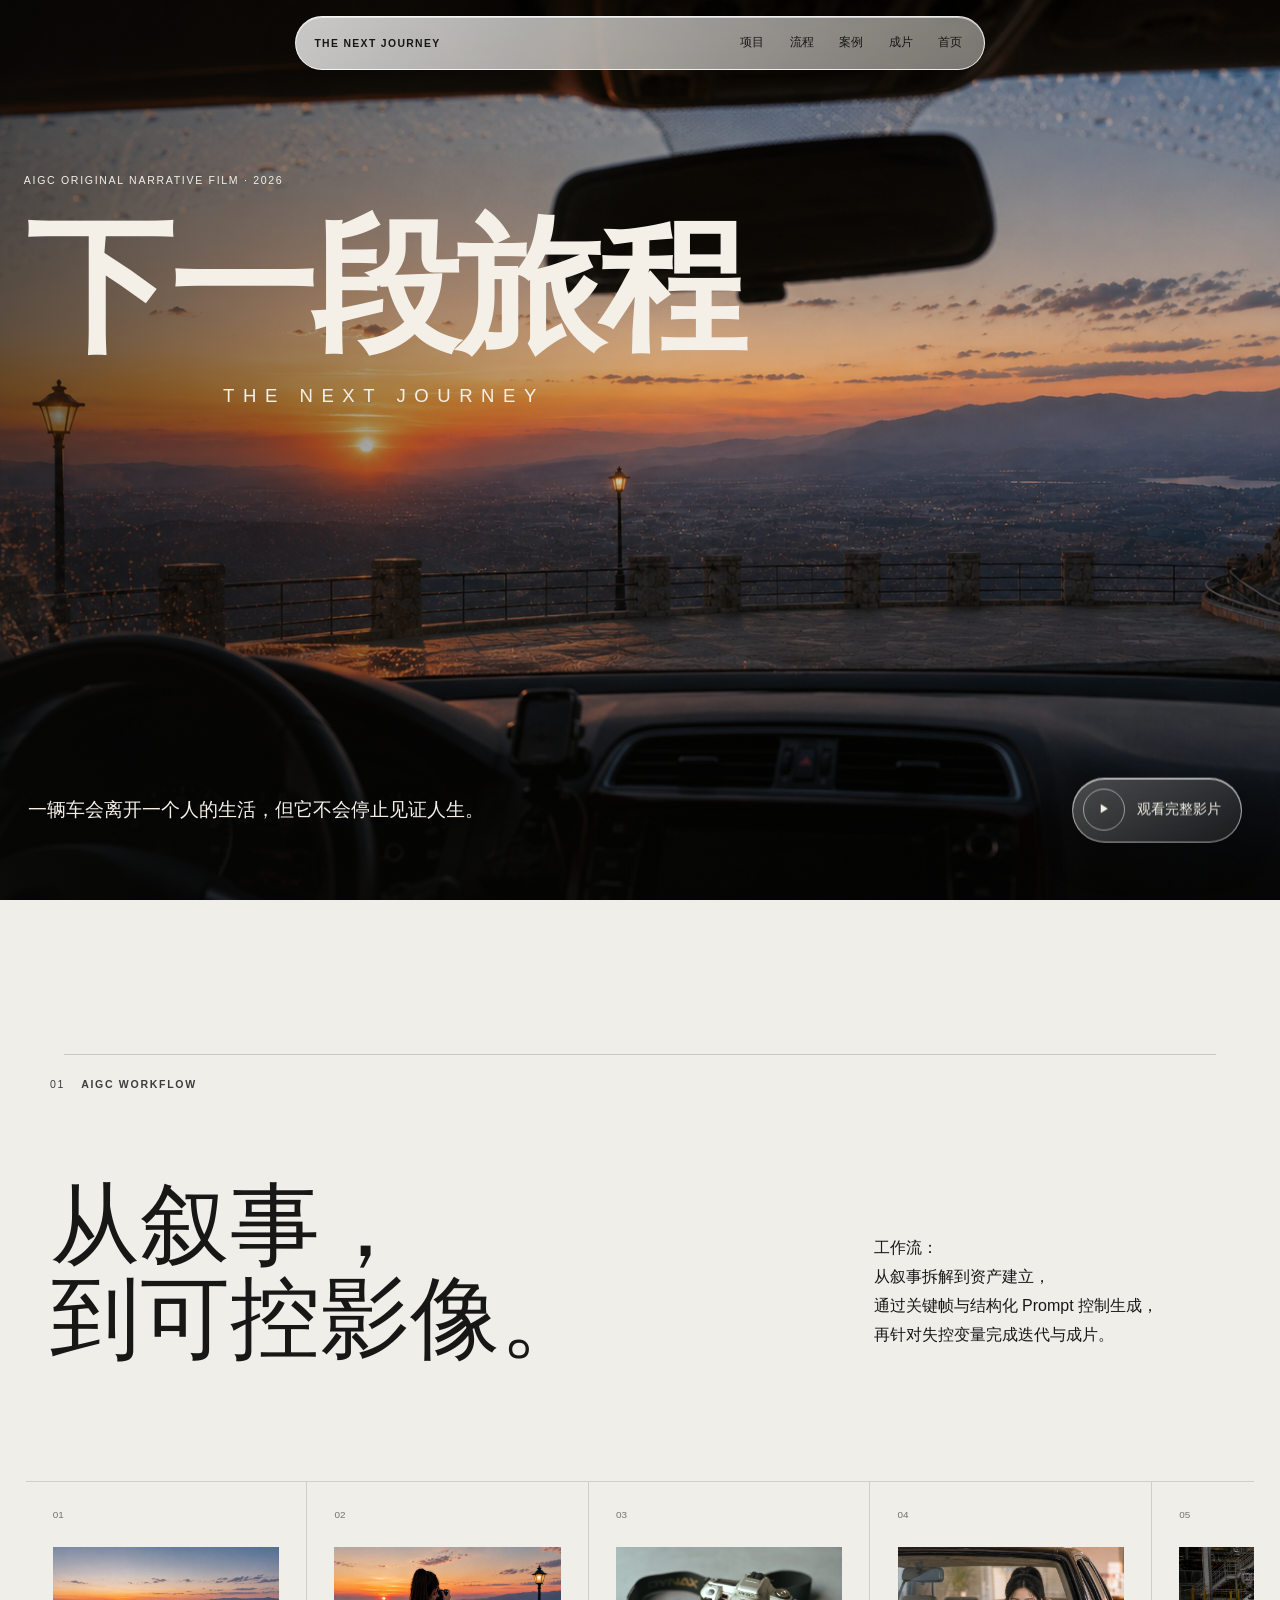
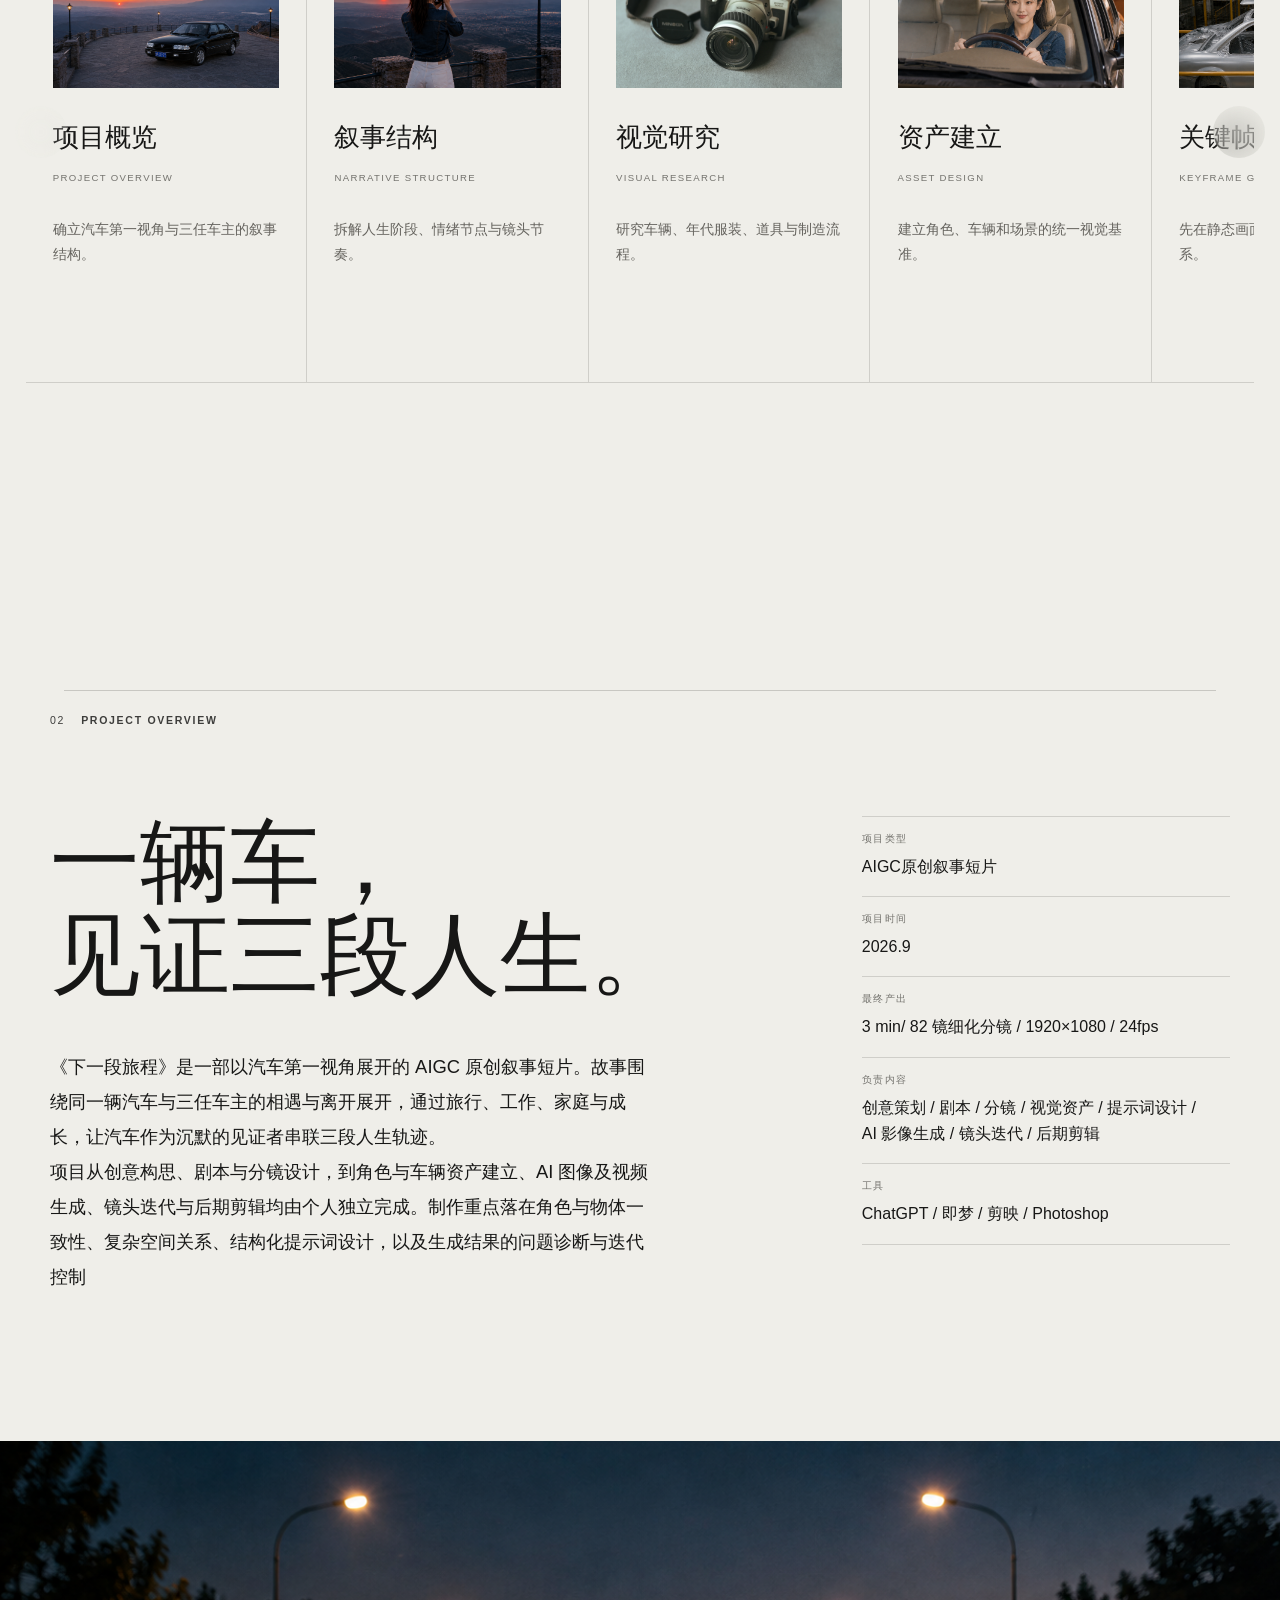
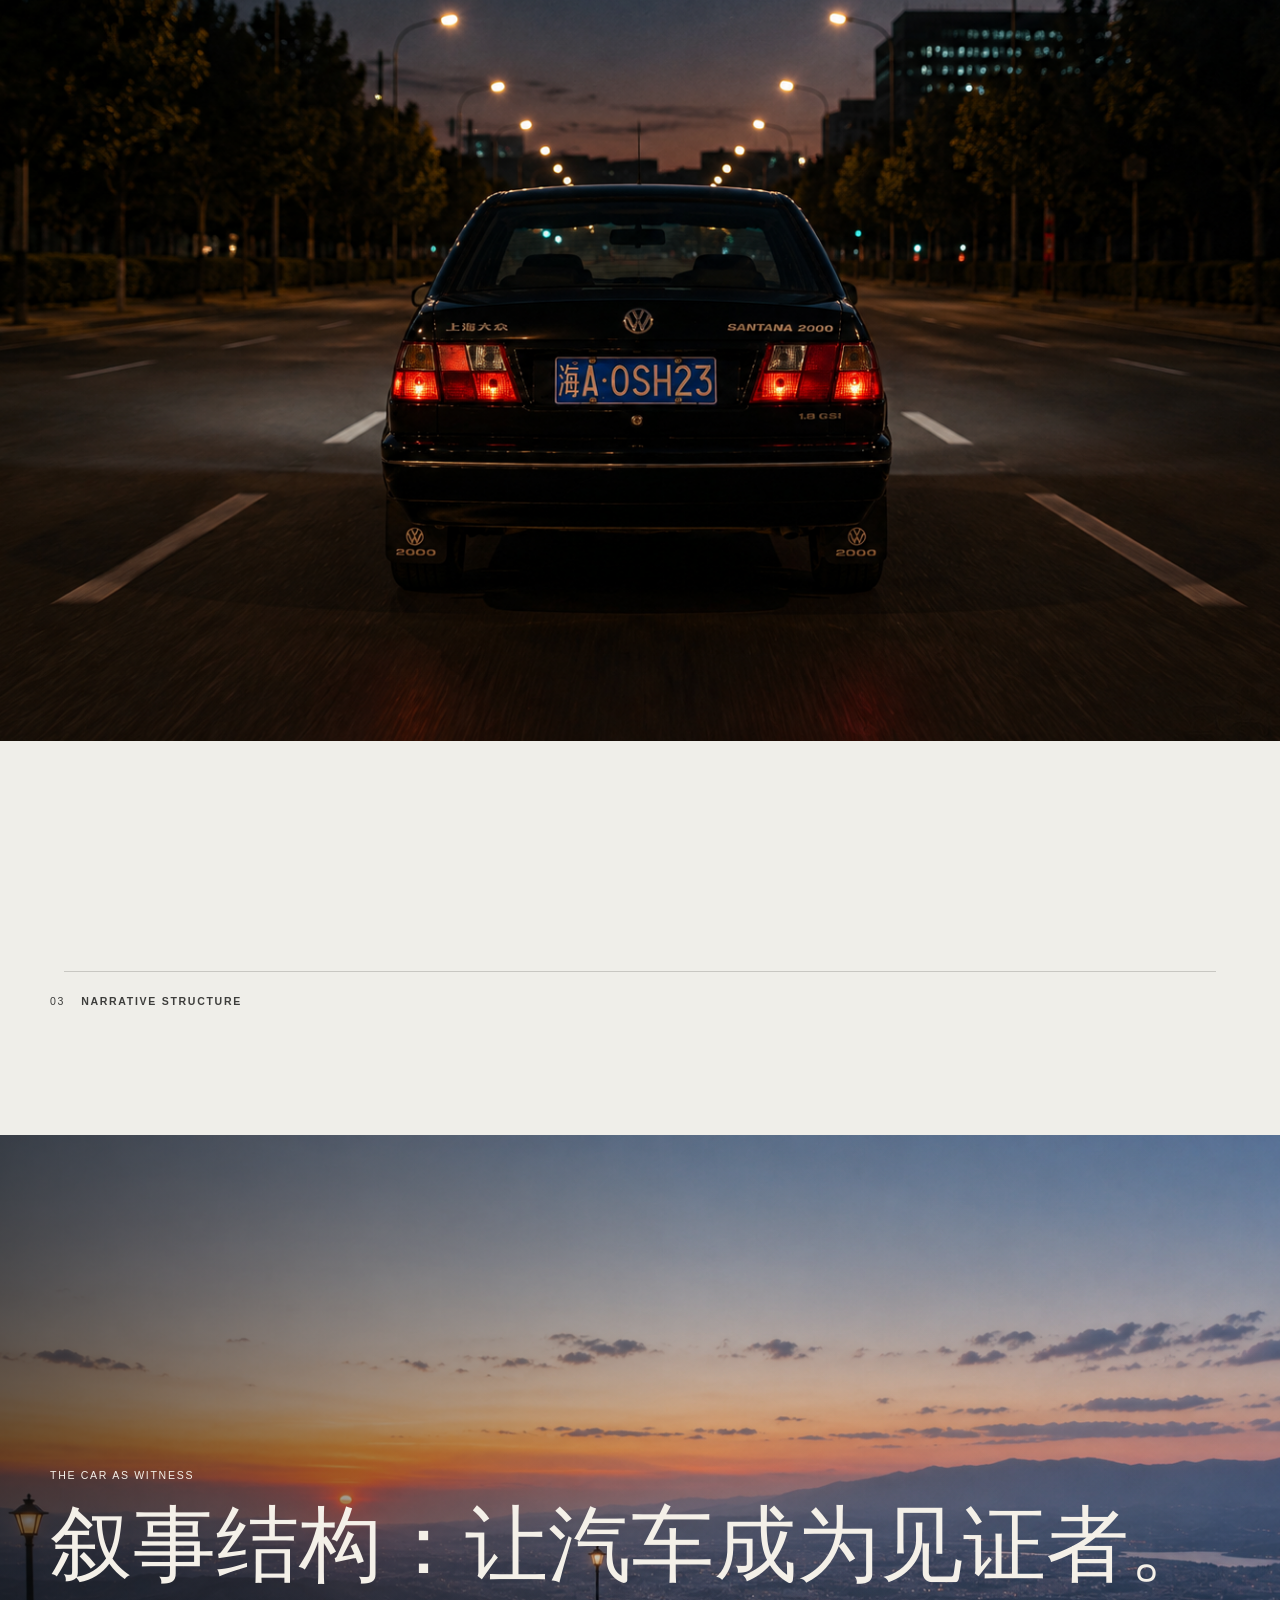
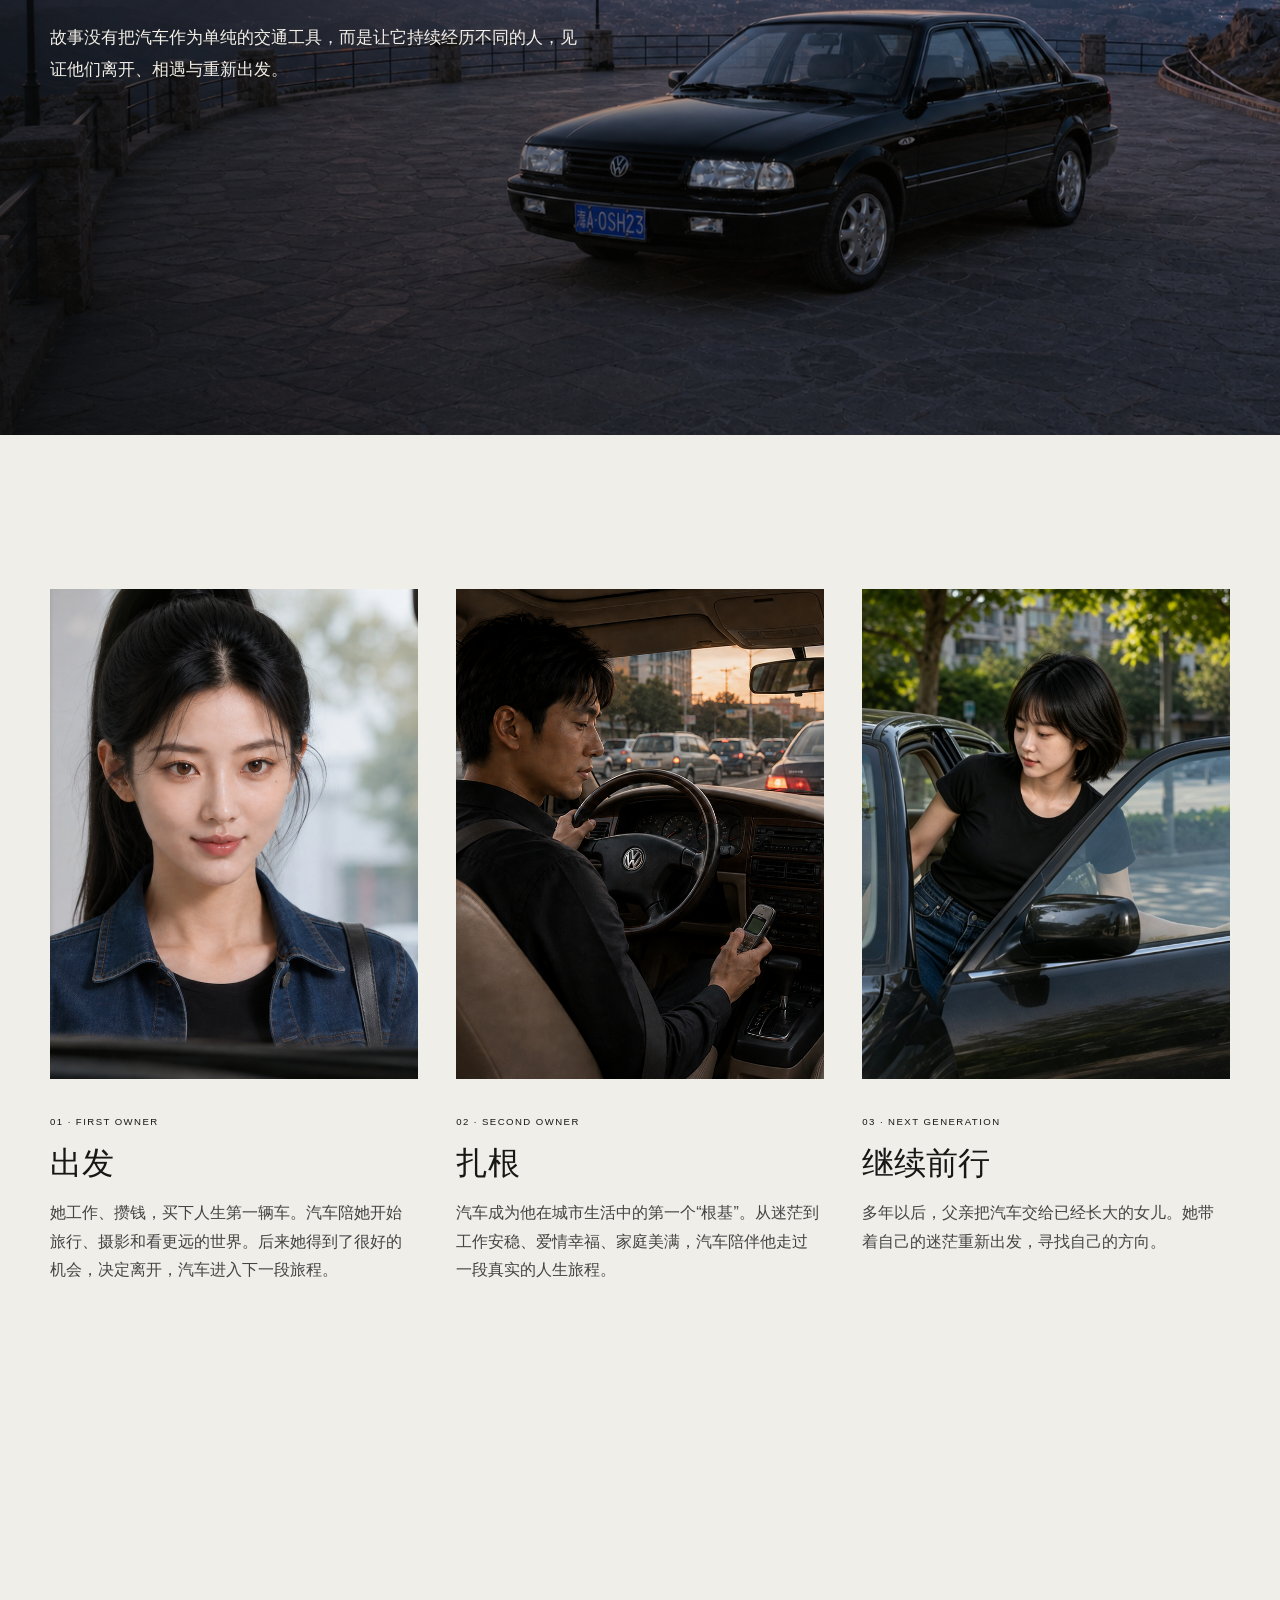
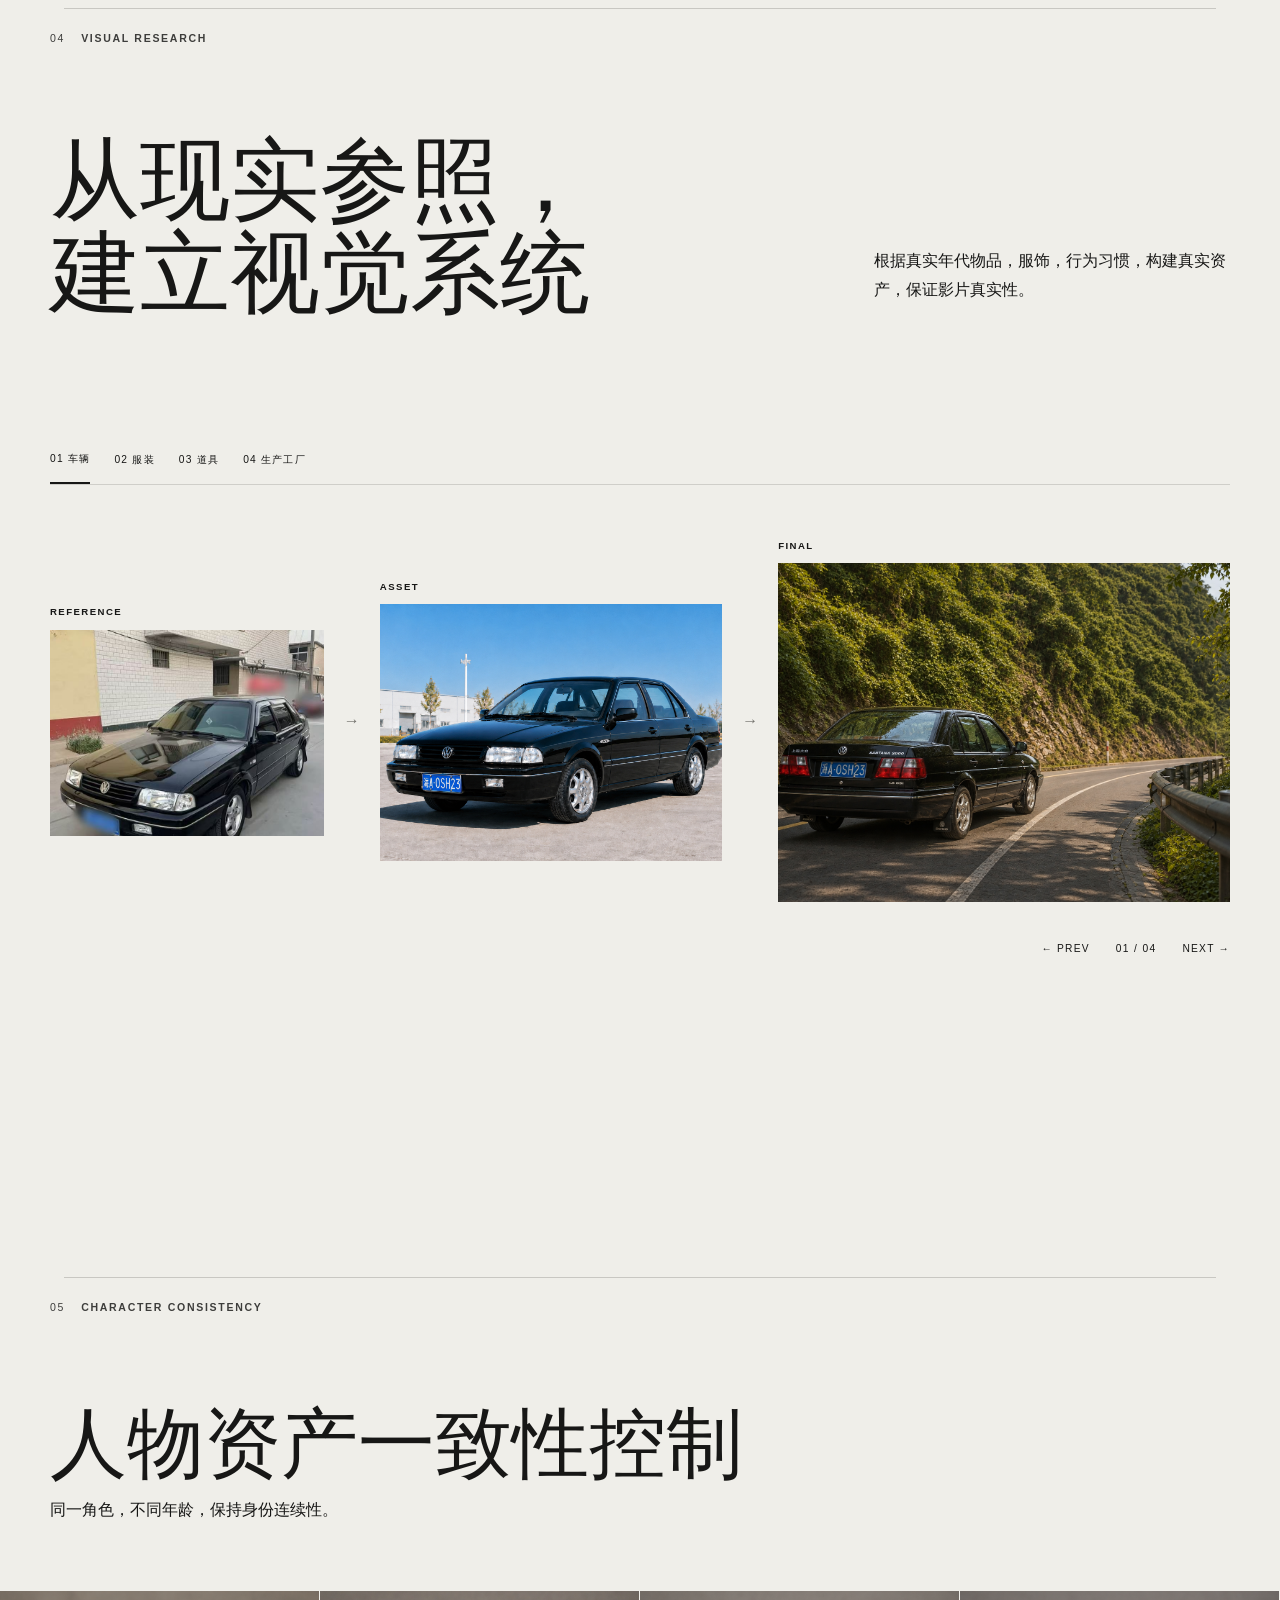
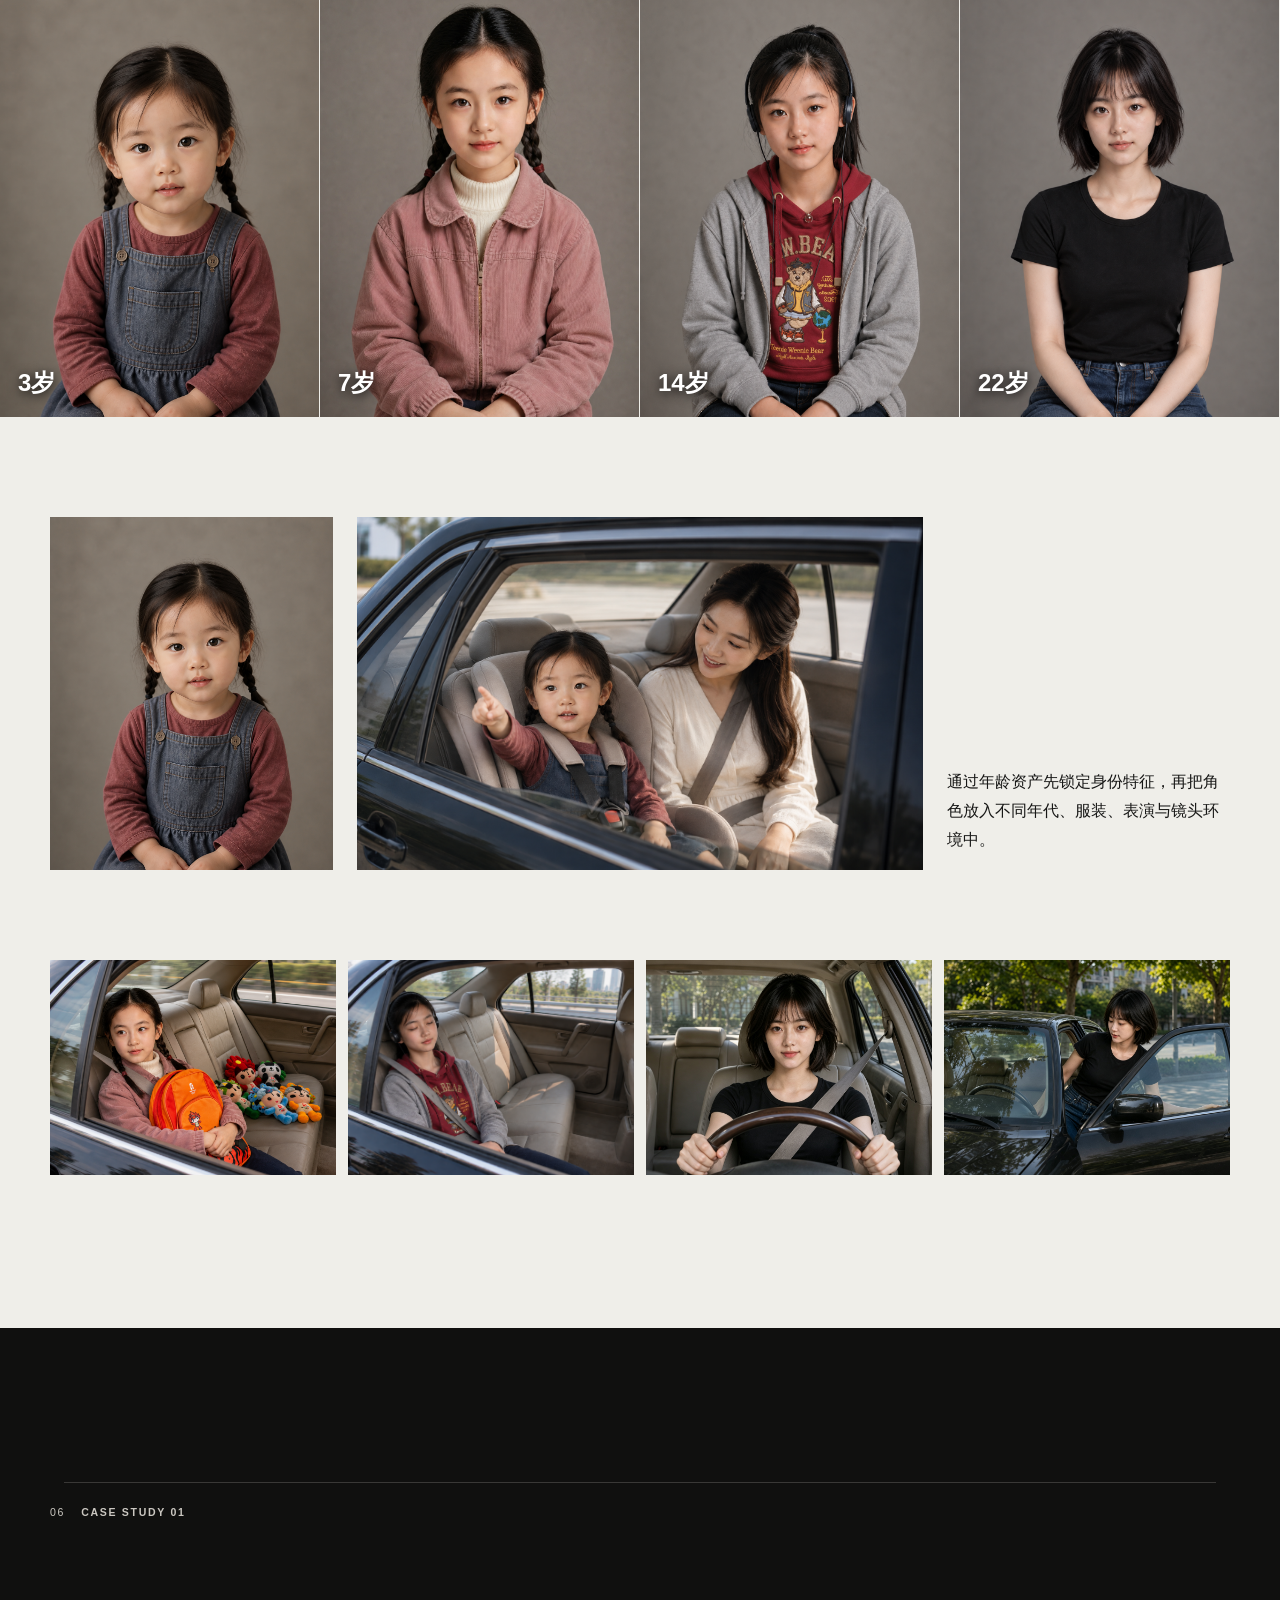
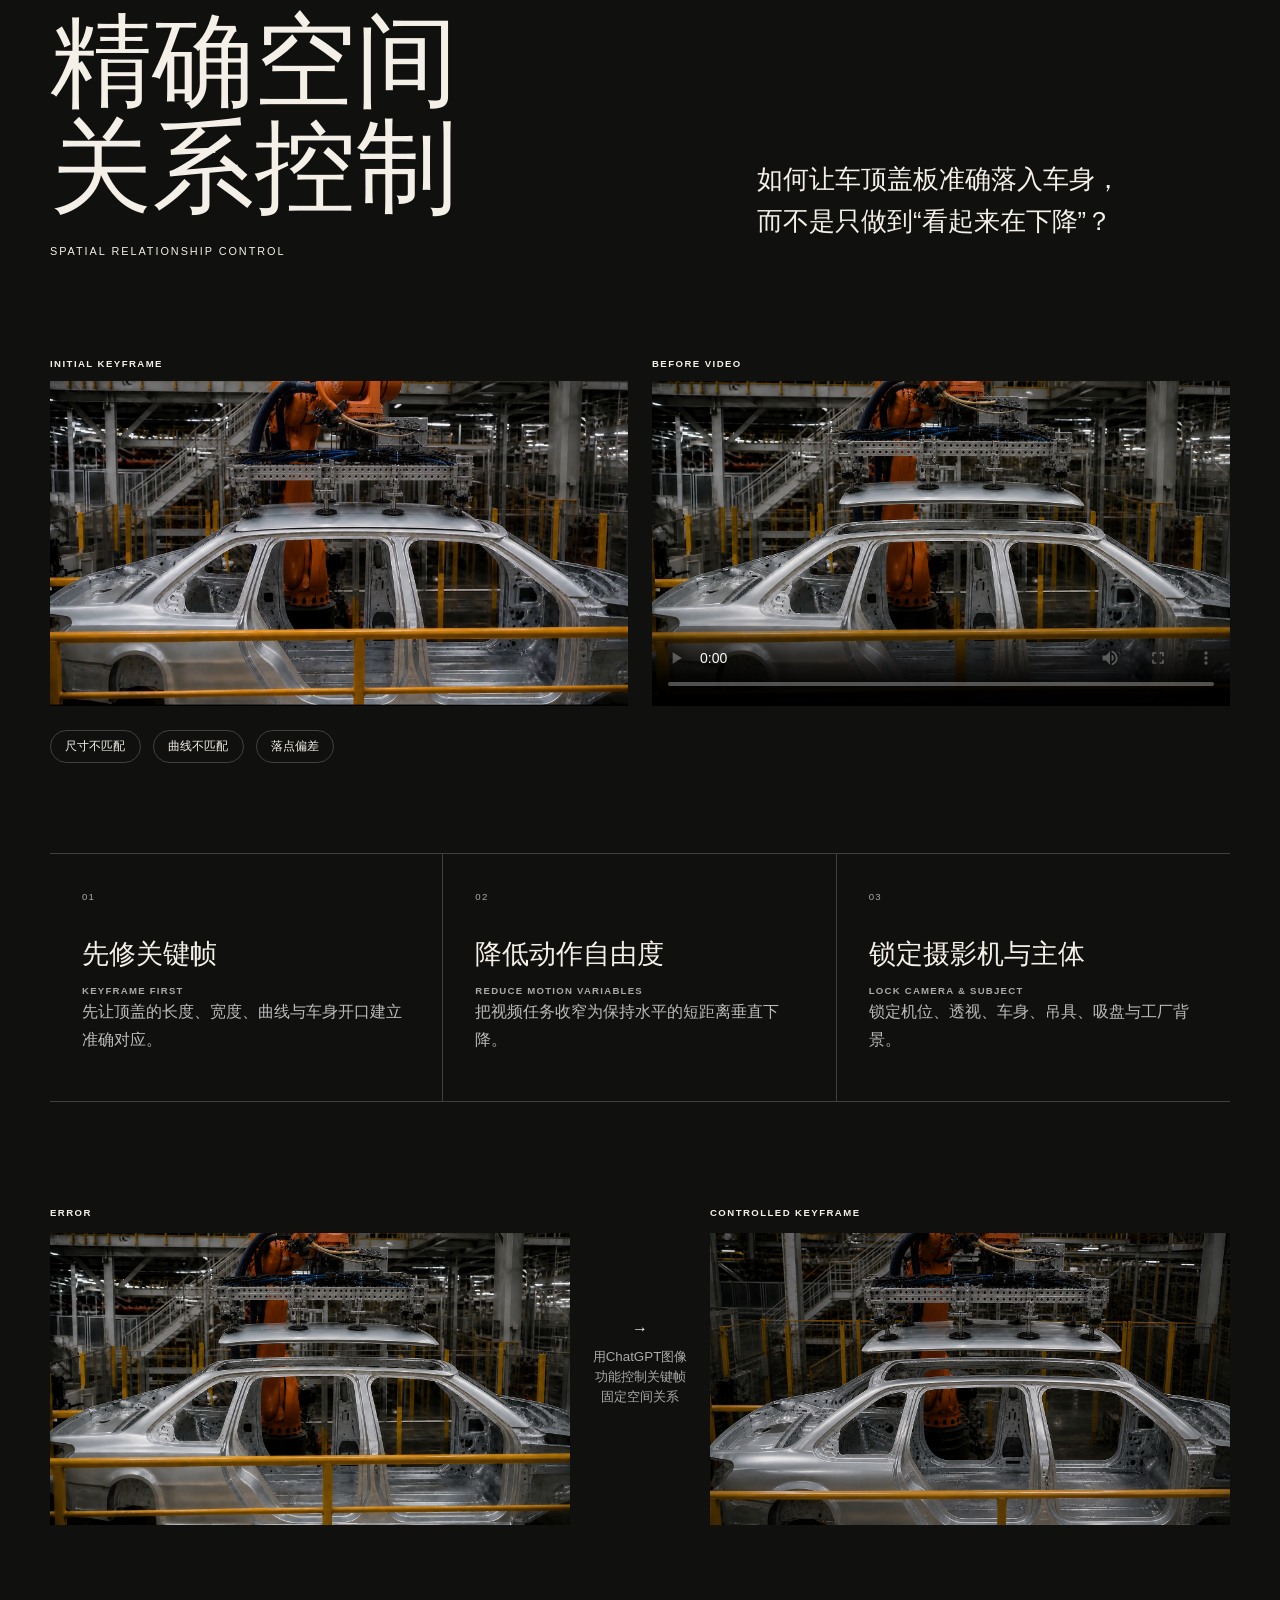
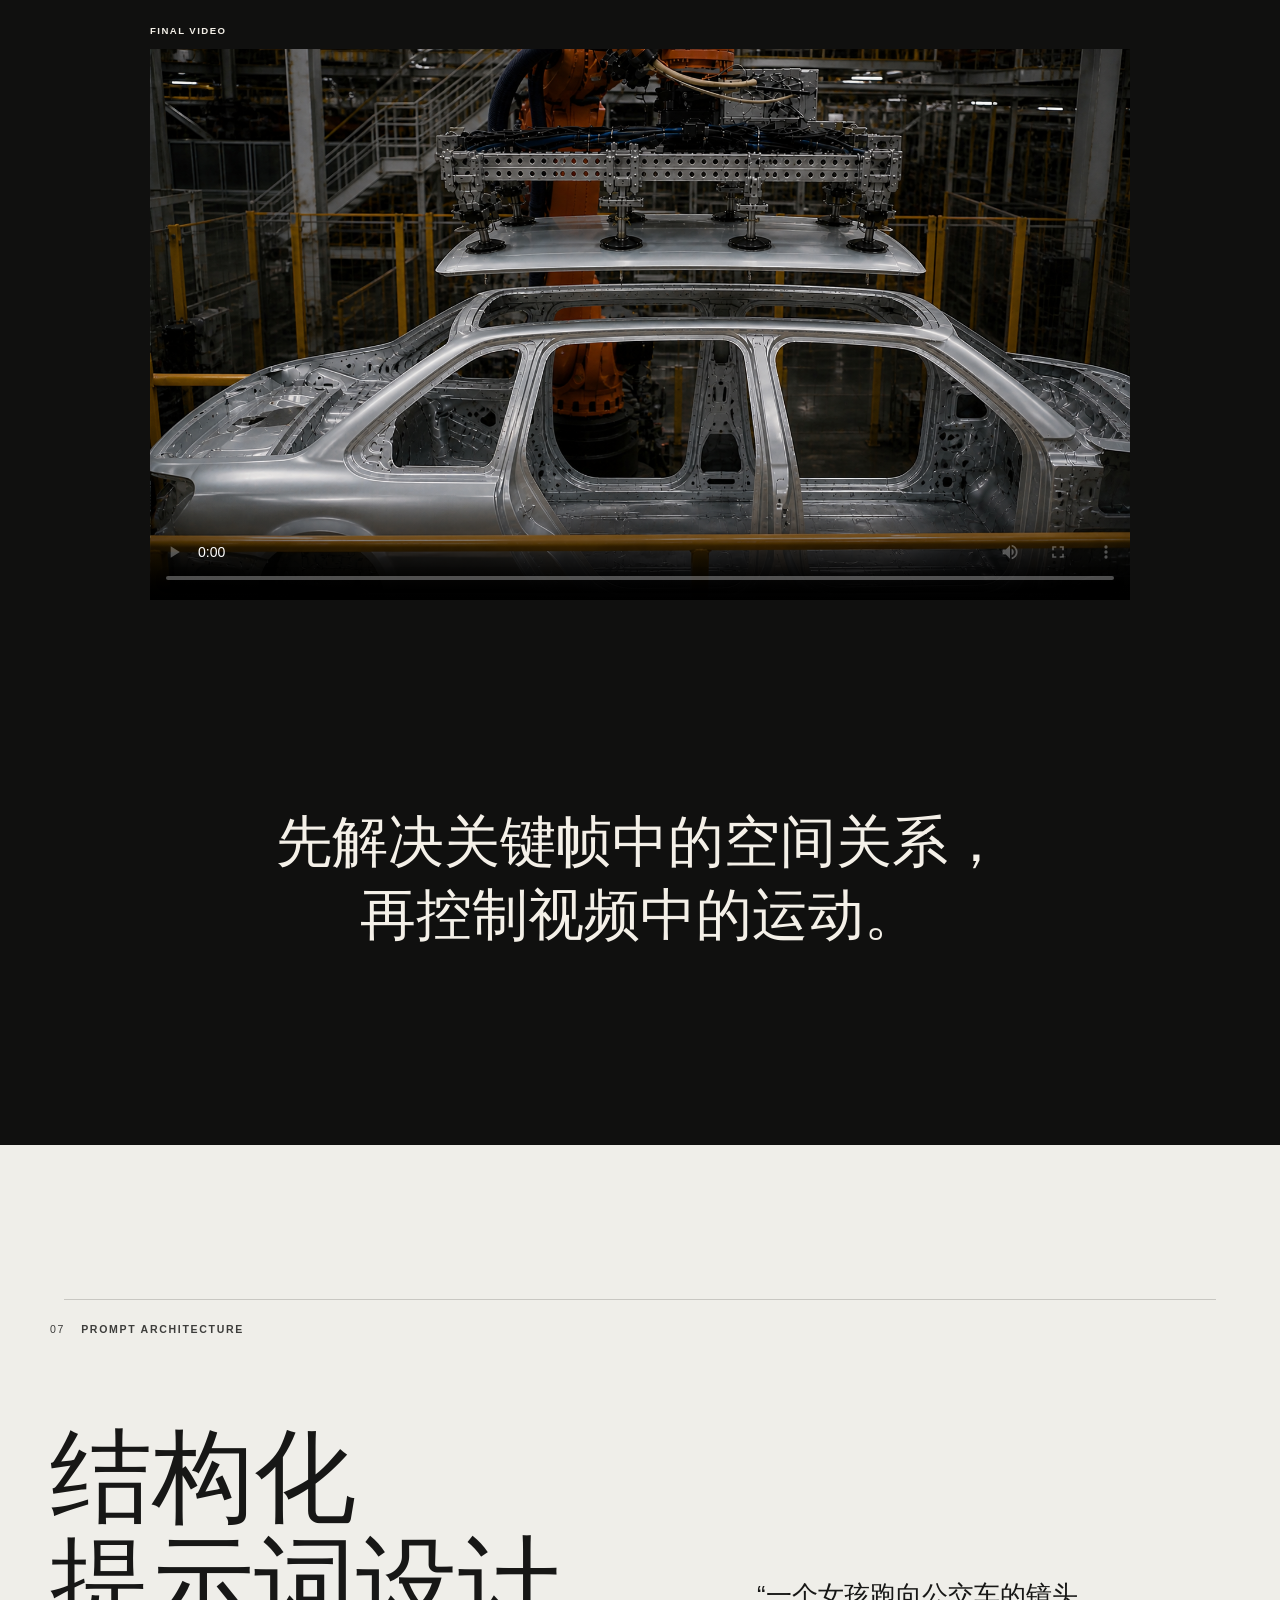
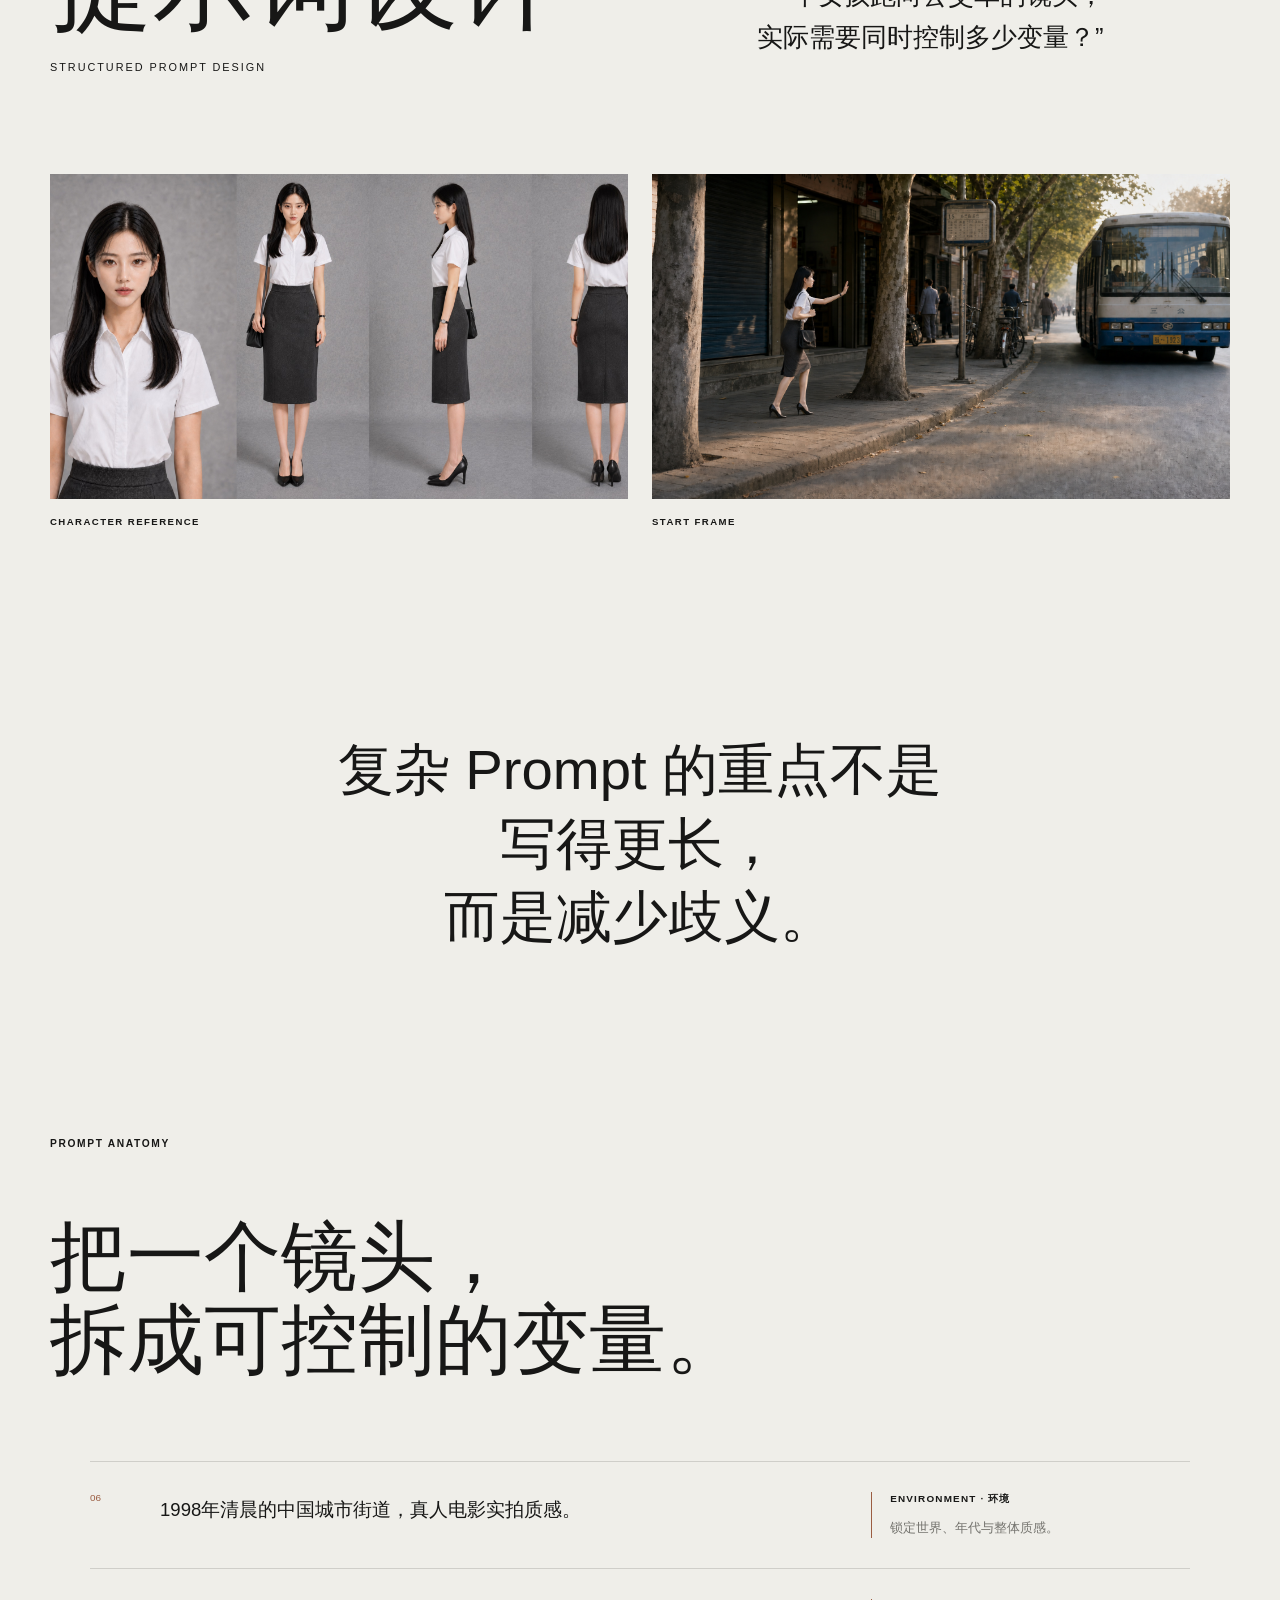
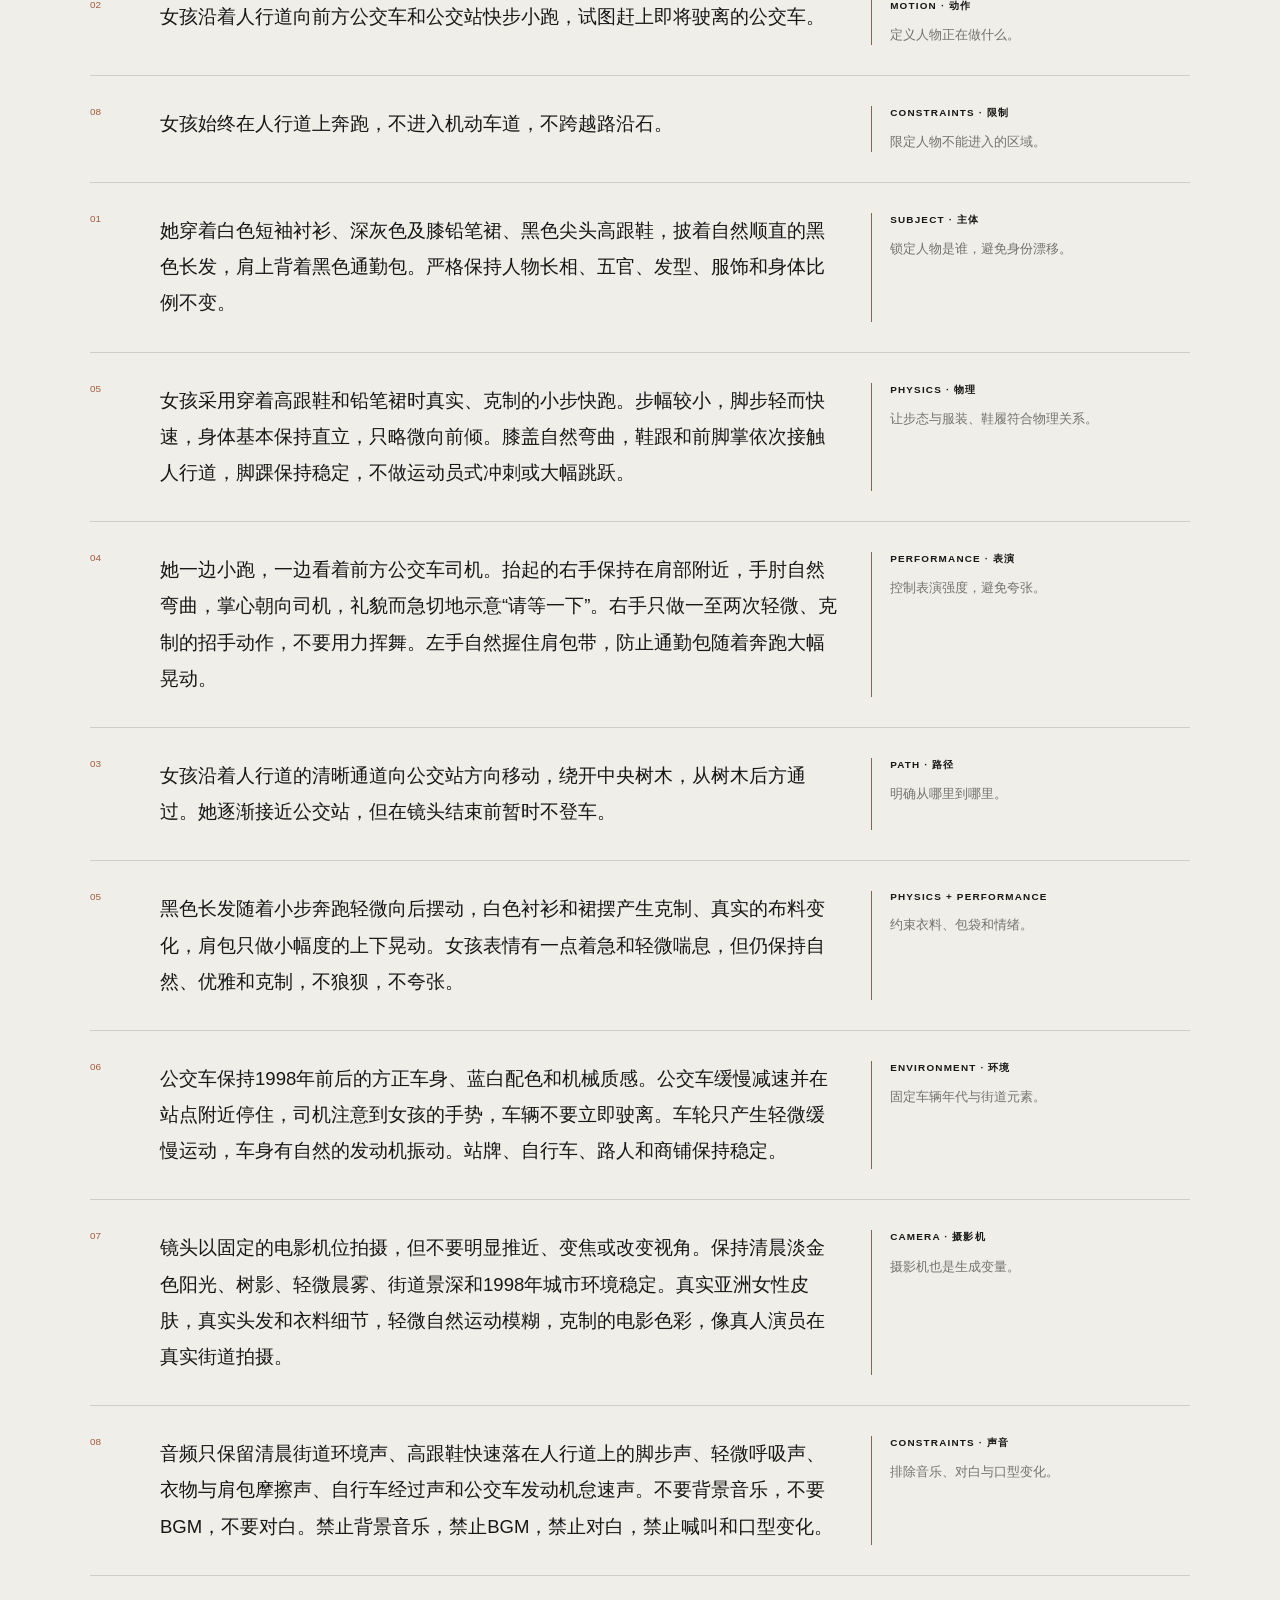
==== commit 23327e4e: "Fix portfolio videos" ====
--- a/next-journey.html
+++ b/next-journey.html
@@ -777,7 +777,7 @@
             preload="metadata"
             poster="assets/home-covers/next-journey-cover.png"
           >
-            <source src="assets/final-film.mp4" />
+            <source src="assets/下一段旅程.mp4" type="video/mp4" />
           </video>
         </div>
         <div class="frames reveal">
